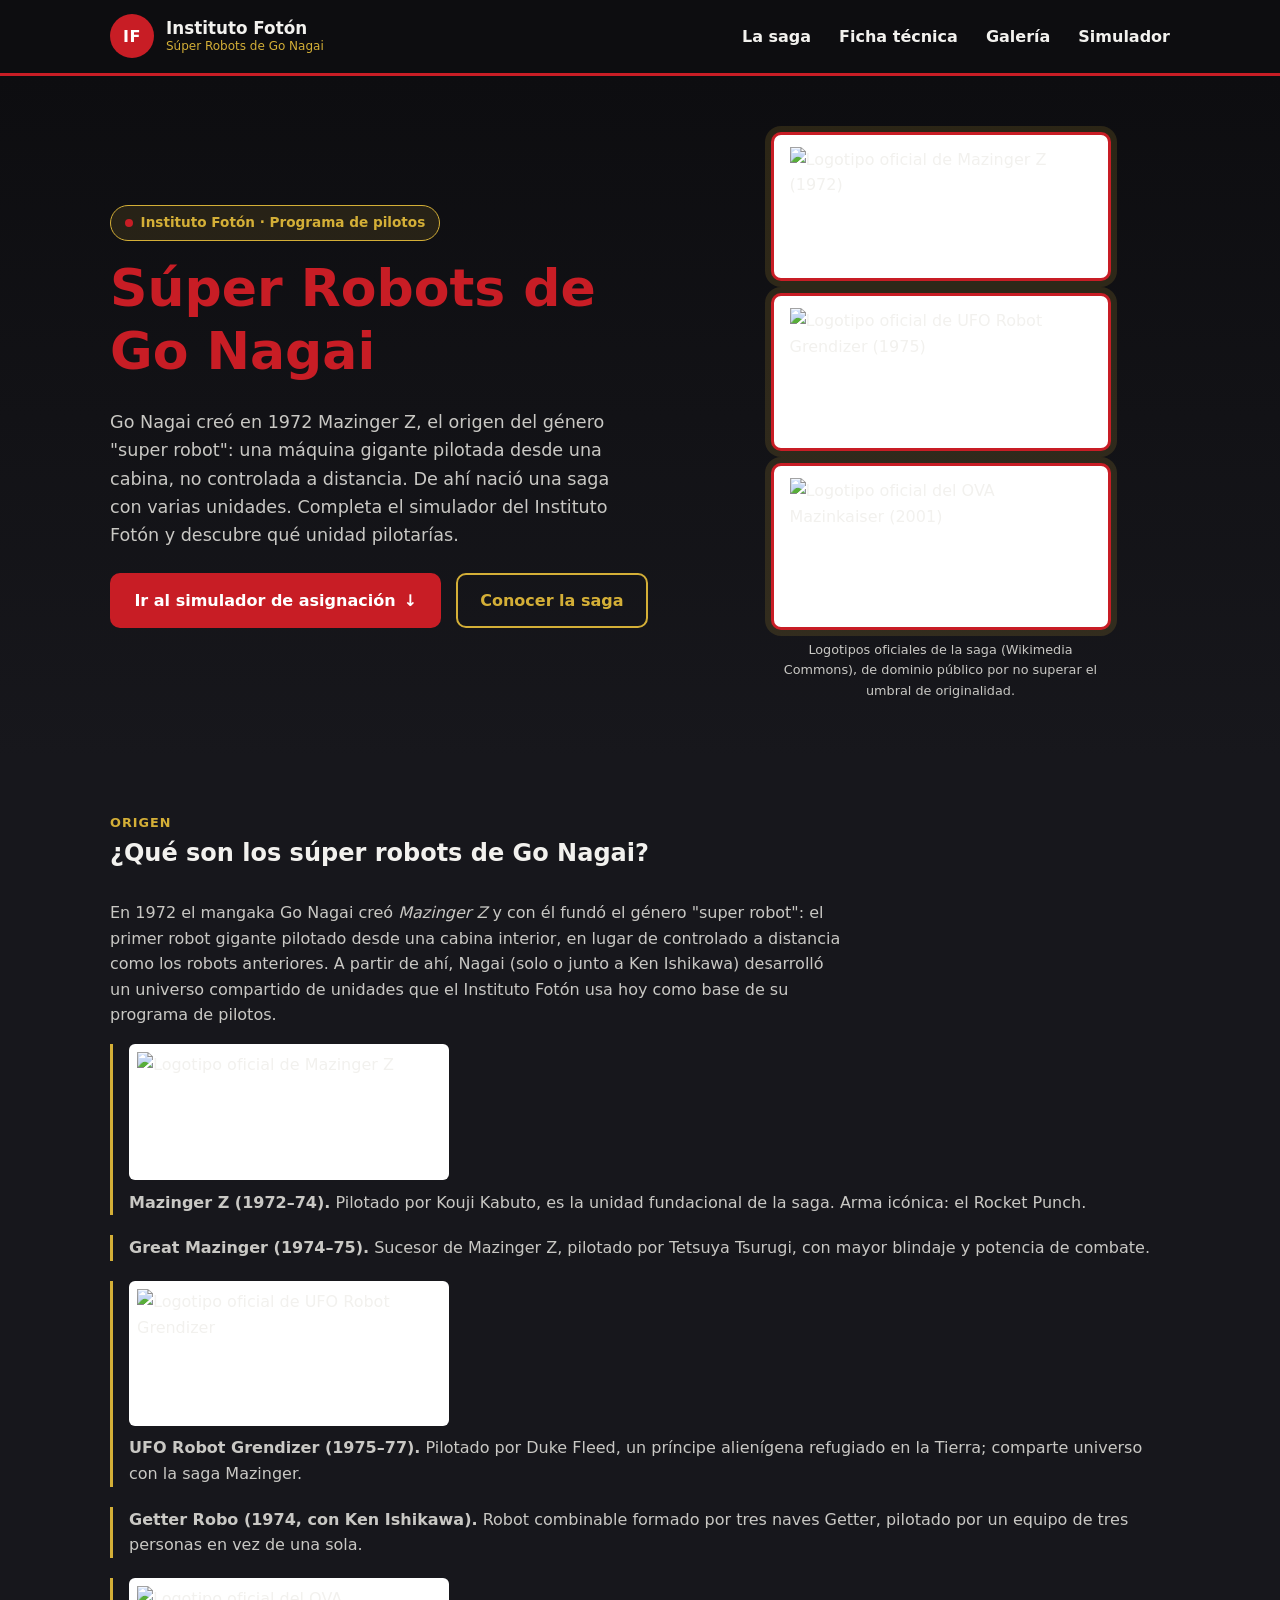
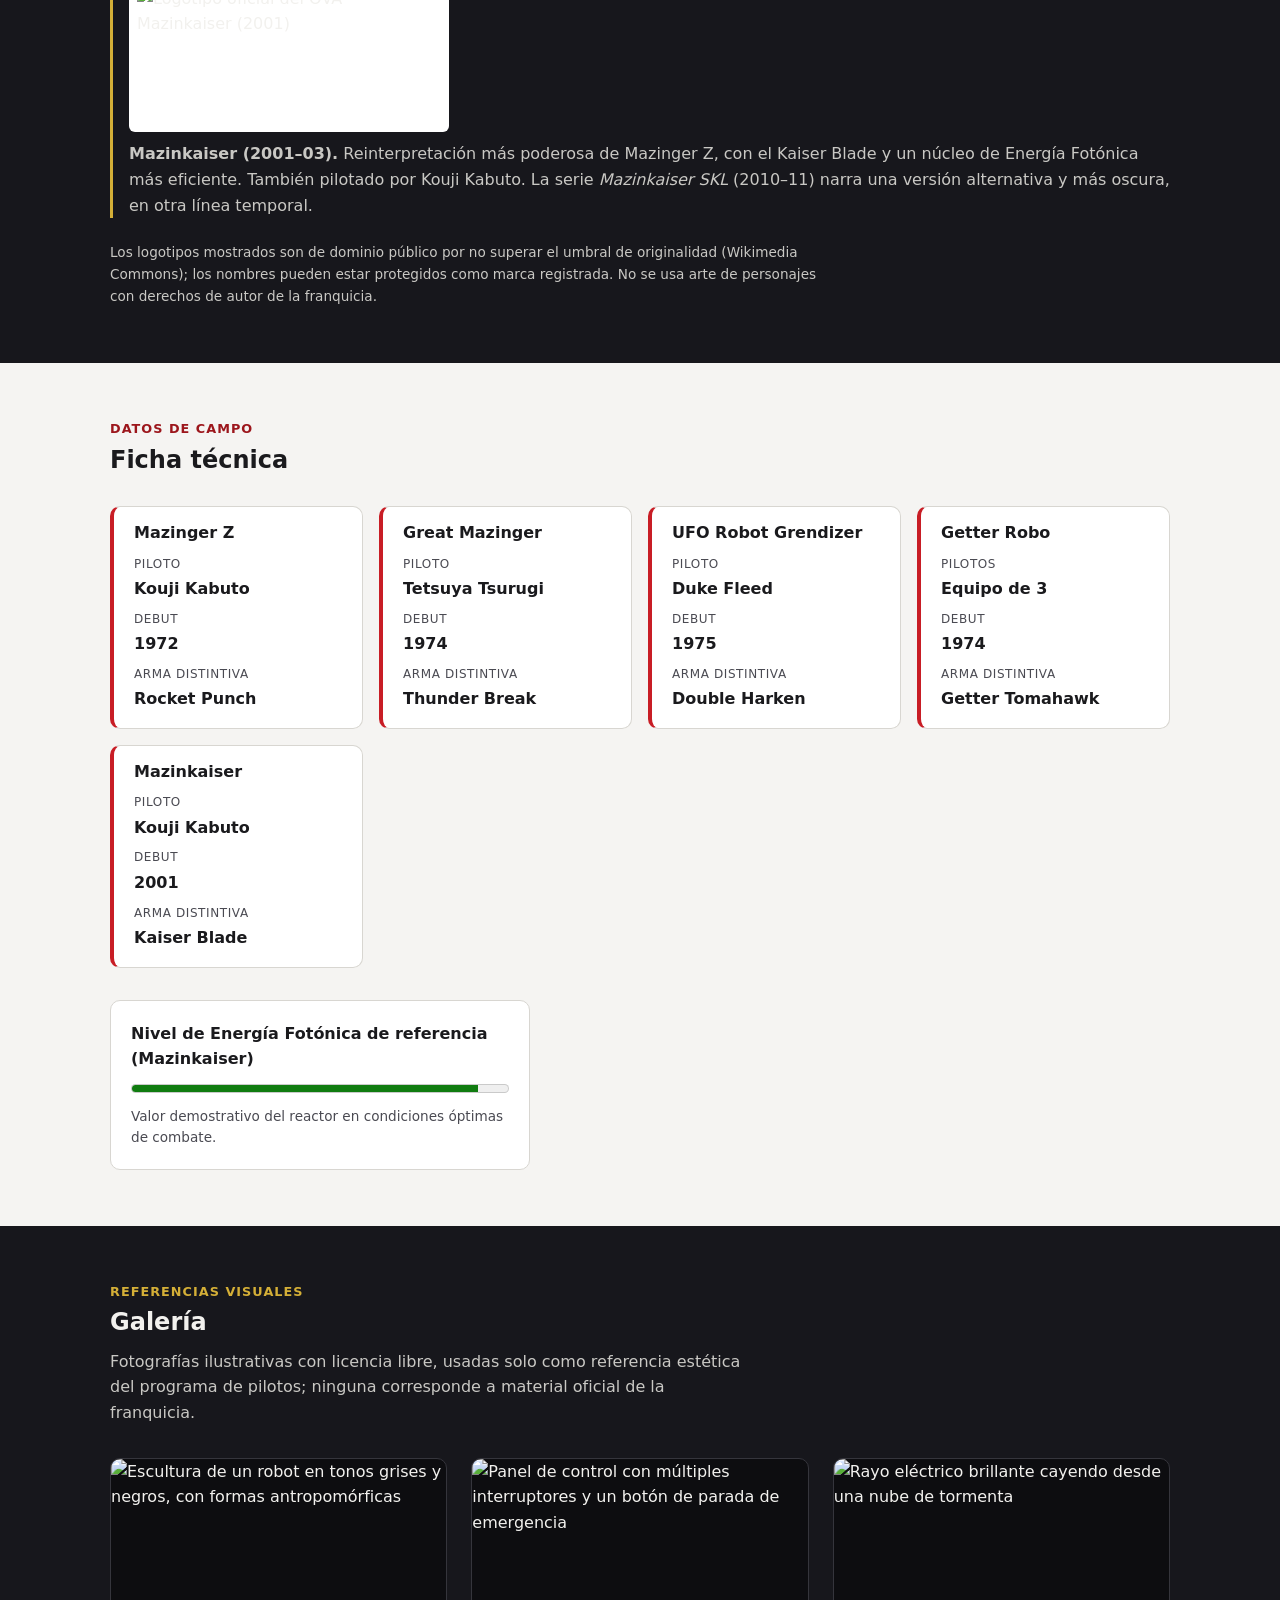
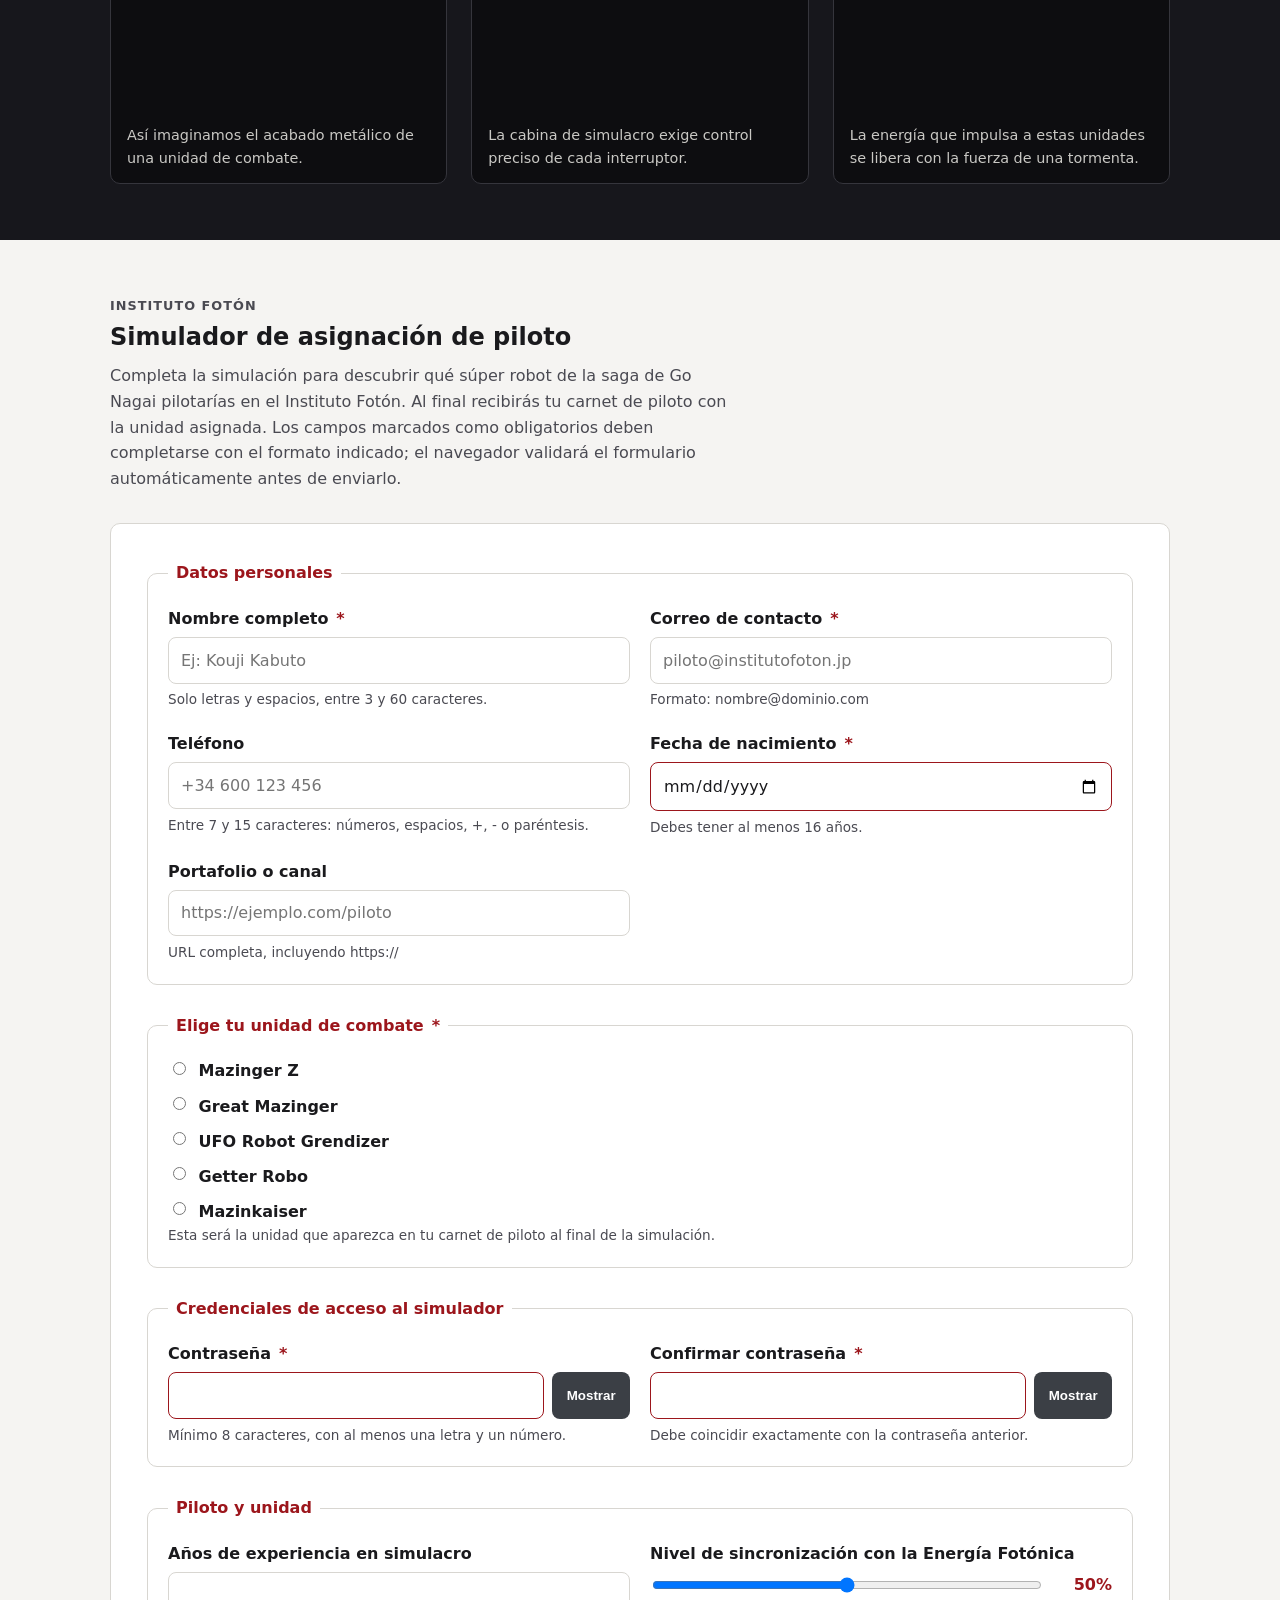
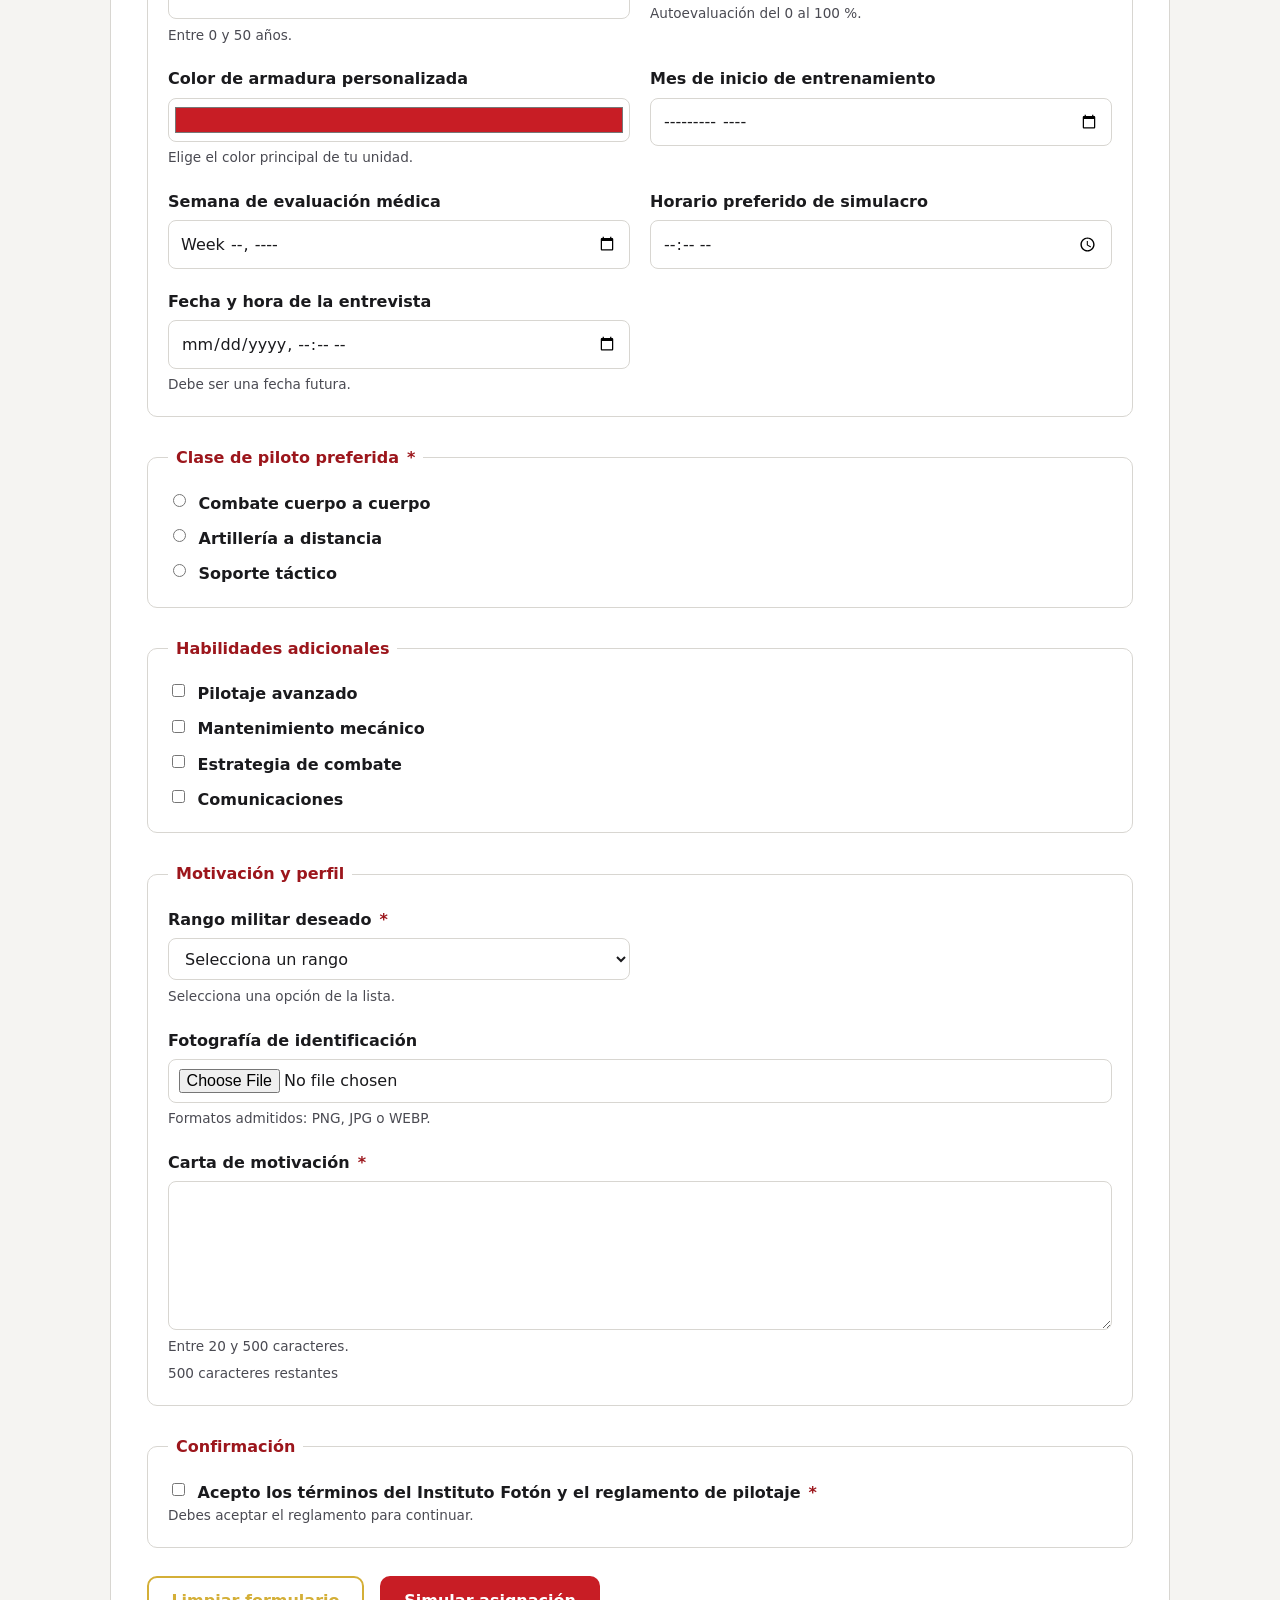
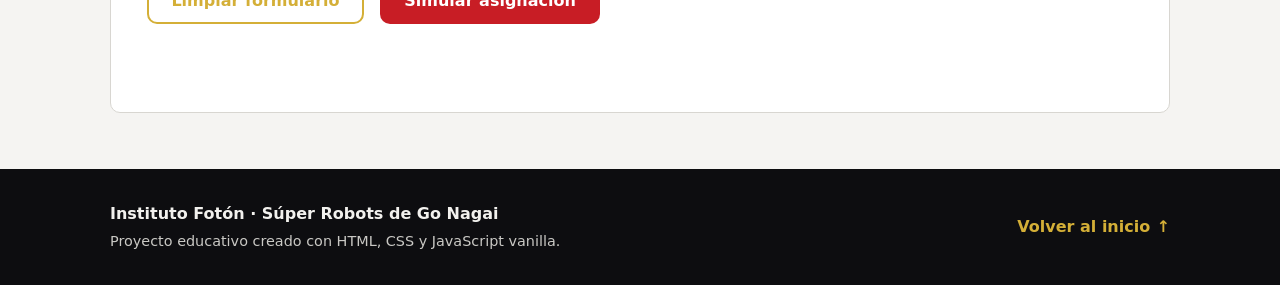
==== Ejemplo2]/index.html @ 3be5cf1c "agrega pagina de los super robots de Go Nagai con simulador de asignacion Reemplaza la ficha de Mazi" ====
<!doctype html>
<html lang="es">
  <head>
    <meta charset="utf-8">
    <meta name="viewport" content="width=device-width, initial-scale=1">
    <meta name="description" content="Los súper robots creados por Go Nagai: origen de la saga, ficha técnica de cada unidad y simulador de asignación de piloto del Instituto Fotón, con validaciones nativas de HTML5 y accesibilidad AA.">
    <title>Súper Robots de Go Nagai | Instituto Fotón</title>
    <meta http-equiv="Content-Security-Policy" content="default-src 'self'; img-src 'self' data: https://images.unsplash.com https://upload.wikimedia.org; style-src 'self'; script-src 'self'; object-src 'none'; base-uri 'self'; form-action 'self'; upgrade-insecure-requests">
    <link rel="stylesheet" href="styles.css">
    <script src="script.js" defer></script>
  </head>
  <body>
    <a class="skip-link" href="#inicio">Saltar al contenido principal</a>

    <header class="site-header">
      <div class="container header-content">
        <a class="brand" href="#inicio" aria-label="Ir al inicio del Instituto Fotón">
          <span class="brand-mark" aria-hidden="true">IF</span>
          <span class="brand-text">
            <span class="brand-name">Instituto Fotón</span>
            <span class="brand-tagline">Súper Robots de Go Nagai</span>
          </span>
        </a>

        <button class="menu-toggle" type="button" aria-expanded="false" aria-controls="main-menu" aria-label="Abrir menú de navegación">
          <span class="menu-icon" aria-hidden="true">
            <span class="menu-line"></span>
            <span class="menu-line"></span>
            <span class="menu-line"></span>
          </span>
          <span class="visually-hidden">Abrir menú</span>
        </button>

        <nav class="main-nav" id="main-menu" aria-label="Navegación principal">
          <a class="nav-link" href="#sobre">La saga</a>
          <a class="nav-link" href="#ficha-tecnica">Ficha técnica</a>
          <a class="nav-link" href="#galeria">Galería</a>
          <a class="nav-link" href="#alistamiento">Simulador</a>
        </nav>
      </div>
    </header>

    <main id="inicio" tabindex="-1">
      <!-- HERO -->
      <section class="hero-section" aria-labelledby="titulo-principal">
        <div class="container hero-grid">
          <div class="hero-copy">
            <p class="badge-pill">
              <span class="badge-dot" aria-hidden="true"></span>
              <span>Instituto Fotón · Programa de pilotos</span>
            </p>
            <h1 id="titulo-principal">Súper Robots de Go Nagai</h1>
            <p class="lead">
              Go Nagai creó en 1972 Mazinger Z, el origen del género "super
              robot": una máquina gigante pilotada desde una cabina, no
              controlada a distancia. De ahí nació una saga con varias
              unidades. Completa el simulador del Instituto Fotón y descubre
              qué unidad pilotarías.
            </p>
            <div class="hero-actions">
              <a class="button button-primary" href="#alistamiento">
                <span>Ir al simulador de asignación</span>
                <span class="btn-arrow" aria-hidden="true">↓</span>
              </a>
              <a class="button button-secondary" href="#sobre">Conocer la saga</a>
            </div>
          </div>

          <figure class="hero-visual">
            <div class="hero-logos-grid">
              <div class="hero-logo-frame">
                <img
                  src="https://upload.wikimedia.org/wikipedia/commons/a/a7/Mazinger-z-logo-official2.png"
                  alt="Logotipo oficial de Mazinger Z (1972)"
                  width="590"
                  height="233"
                  fetchpriority="high"
                  decoding="async"
                  referrerpolicy="no-referrer"
                >
              </div>
              <div class="hero-logo-frame">
                <img
                  src="https://upload.wikimedia.org/wikipedia/commons/f/fd/Ufo-robo-grendizer-logo.png"
                  alt="Logotipo oficial de UFO Robot Grendizer (1975)"
                  width="590"
                  height="250"
                  loading="lazy"
                  decoding="async"
                  referrerpolicy="no-referrer"
                >
              </div>
              <div class="hero-logo-frame">
                <img
                  src="https://upload.wikimedia.org/wikipedia/commons/c/c1/Mazinkaiser.png"
                  alt="Logotipo oficial del OVA Mazinkaiser (2001)"
                  width="550"
                  height="250"
                  loading="lazy"
                  decoding="async"
                  referrerpolicy="no-referrer"
                >
              </div>
            </div>
            <figcaption>
              Logotipos oficiales de la saga (Wikimedia Commons), de dominio
              público por no superar el umbral de originalidad.
            </figcaption>
          </figure>
        </div>
      </section>

      <!-- SOBRE -->
      <section id="sobre" class="section section-dark" aria-labelledby="titulo-sobre">
        <div class="container">
          <div class="section-heading section-heading-dark">
            <p class="eyebrow">Origen</p>
            <h2 id="titulo-sobre">¿Qué son los súper robots de Go Nagai?</h2>
          </div>

          <div class="prose">
            <p>
              En 1972 el mangaka Go Nagai creó <cite>Mazinger Z</cite> y con
              él fundó el género "super robot": el primer robot gigante
              pilotado desde una cabina interior, en lugar de controlado a
              distancia como los robots anteriores. A partir de ahí, Nagai
              (solo o junto a Ken Ishikawa) desarrolló un universo compartido
              de unidades que el Instituto Fotón usa hoy como base de su
              programa de pilotos.
            </p>
          </div>

          <ul class="robot-timeline">
            <li class="robot-timeline-item">
              <figure class="logo-figure">
                <img
                  src="https://upload.wikimedia.org/wikipedia/commons/a/a7/Mazinger-z-logo-official2.png"
                  alt="Logotipo oficial de Mazinger Z"
                  width="590"
                  height="233"
                  loading="lazy"
                  decoding="async"
                  referrerpolicy="no-referrer"
                >
              </figure>
              <p>
                <strong>Mazinger Z (1972–74).</strong> Pilotado por Kouji
                Kabuto, es la unidad fundacional de la saga. Arma icónica: el
                Rocket Punch.
              </p>
            </li>
            <li class="robot-timeline-item">
              <p>
                <strong>Great Mazinger (1974–75).</strong> Sucesor de Mazinger
                Z, pilotado por Tetsuya Tsurugi, con mayor blindaje y potencia
                de combate.
              </p>
            </li>
            <li class="robot-timeline-item">
              <figure class="logo-figure">
                <img
                  src="https://upload.wikimedia.org/wikipedia/commons/f/fd/Ufo-robo-grendizer-logo.png"
                  alt="Logotipo oficial de UFO Robot Grendizer"
                  width="590"
                  height="250"
                  loading="lazy"
                  decoding="async"
                  referrerpolicy="no-referrer"
                >
              </figure>
              <p>
                <strong>UFO Robot Grendizer (1975–77).</strong> Pilotado por
                Duke Fleed, un príncipe alienígena refugiado en la Tierra;
                comparte universo con la saga Mazinger.
              </p>
            </li>
            <li class="robot-timeline-item">
              <p>
                <strong>Getter Robo (1974, con Ken Ishikawa).</strong> Robot
                combinable formado por tres naves Getter, pilotado por un
                equipo de tres personas en vez de una sola.
              </p>
            </li>
            <li class="robot-timeline-item">
              <figure class="logo-figure">
                <img
                  src="https://upload.wikimedia.org/wikipedia/commons/c/c1/Mazinkaiser.png"
                  alt="Logotipo oficial del OVA Mazinkaiser (2001)"
                  width="550"
                  height="250"
                  loading="lazy"
                  decoding="async"
                  referrerpolicy="no-referrer"
                >
              </figure>
              <p>
                <strong>Mazinkaiser (2001–03).</strong> Reinterpretación más
                poderosa de Mazinger Z, con el Kaiser Blade y un núcleo de
                Energía Fotónica más eficiente. También pilotado por Kouji
                Kabuto. La serie <cite>Mazinkaiser SKL</cite> (2010–11) narra
                una versión alternativa y más oscura, en otra línea temporal.
              </p>
            </li>
          </ul>

          <div class="prose">
            <p class="hint">
              Los logotipos mostrados son de dominio público por no superar el
              umbral de originalidad (Wikimedia Commons); los nombres pueden
              estar protegidos como marca registrada. No se usa arte de
              personajes con derechos de autor de la franquicia.
            </p>
          </div>
        </div>
      </section>

      <!-- FICHA TÉCNICA -->
      <section id="ficha-tecnica" class="section container" aria-labelledby="titulo-ficha">
        <div class="section-heading">
          <p class="eyebrow">Datos de campo</p>
          <h2 id="titulo-ficha">Ficha técnica</h2>
        </div>

        <div class="robots-grid">
          <article class="robot-card">
            <h3>Mazinger Z</h3>
            <dl>
              <div><dt>Piloto</dt><dd>Kouji Kabuto</dd></div>
              <div><dt>Debut</dt><dd>1972</dd></div>
              <div><dt>Arma distintiva</dt><dd>Rocket Punch</dd></div>
            </dl>
          </article>
          <article class="robot-card">
            <h3>Great Mazinger</h3>
            <dl>
              <div><dt>Piloto</dt><dd>Tetsuya Tsurugi</dd></div>
              <div><dt>Debut</dt><dd>1974</dd></div>
              <div><dt>Arma distintiva</dt><dd>Thunder Break</dd></div>
            </dl>
          </article>
          <article class="robot-card">
            <h3>UFO Robot Grendizer</h3>
            <dl>
              <div><dt>Piloto</dt><dd>Duke Fleed</dd></div>
              <div><dt>Debut</dt><dd>1975</dd></div>
              <div><dt>Arma distintiva</dt><dd>Double Harken</dd></div>
            </dl>
          </article>
          <article class="robot-card">
            <h3>Getter Robo</h3>
            <dl>
              <div><dt>Pilotos</dt><dd>Equipo de 3</dd></div>
              <div><dt>Debut</dt><dd>1974</dd></div>
              <div><dt>Arma distintiva</dt><dd>Getter Tomahawk</dd></div>
            </dl>
          </article>
          <article class="robot-card">
            <h3>Mazinkaiser</h3>
            <dl>
              <div><dt>Piloto</dt><dd>Kouji Kabuto</dd></div>
              <div><dt>Debut</dt><dd>2001</dd></div>
              <div><dt>Arma distintiva</dt><dd>Kaiser Blade</dd></div>
            </dl>
          </article>
        </div>

        <div class="meter-block">
          <label id="meter-label" for="nivel-fotonico">Nivel de Energía Fotónica de referencia (Mazinkaiser)</label>
          <meter id="nivel-fotonico" min="0" max="100" value="92" low="30" high="70" optimum="100" aria-labelledby="meter-label">
            92 de 100
          </meter>
          <p class="hint">Valor demostrativo del reactor en condiciones óptimas de combate.</p>
        </div>
      </section>

      <!-- GALERÍA -->
      <section id="galeria" class="section section-dark gallery-section" aria-labelledby="titulo-galeria">
        <div class="container">
          <div class="section-heading section-heading-dark">
            <p class="eyebrow">Referencias visuales</p>
            <h2 id="titulo-galeria">Galería</h2>
            <p class="prose">
              Fotografías ilustrativas con licencia libre, usadas solo como
              referencia estética del programa de pilotos; ninguna corresponde
              a material oficial de la franquicia.
            </p>
          </div>

          <div class="gallery">
            <figure class="gallery-card">
              <div class="gallery-img-container">
                <img
                  src="https://images.unsplash.com/photo-1621502822601-b84996c82b79?auto=format&amp;fit=crop&amp;w=900&amp;h=675&amp;q=85"
                  alt="Escultura de un robot en tonos grises y negros, con formas antropomórficas"
                  width="900"
                  height="675"
                  loading="lazy"
                  decoding="async"
                  referrerpolicy="no-referrer"
                >
              </div>
              <figcaption>Así imaginamos el acabado metálico de una unidad de combate.</figcaption>
            </figure>
            <figure class="gallery-card">
              <div class="gallery-img-container">
                <img
                  src="https://images.unsplash.com/photo-1755547721614-1ba70753ad8d?auto=format&amp;fit=crop&amp;w=900&amp;h=675&amp;q=85"
                  alt="Panel de control con múltiples interruptores y un botón de parada de emergencia"
                  width="900"
                  height="675"
                  loading="lazy"
                  decoding="async"
                  referrerpolicy="no-referrer"
                >
              </div>
              <figcaption>La cabina de simulacro exige control preciso de cada interruptor.</figcaption>
            </figure>
            <figure class="gallery-card">
              <div class="gallery-img-container">
                <img
                  src="https://images.unsplash.com/photo-1429552077091-836152271555?auto=format&amp;fit=crop&amp;w=900&amp;h=675&amp;q=85"
                  alt="Rayo eléctrico brillante cayendo desde una nube de tormenta"
                  width="900"
                  height="675"
                  loading="lazy"
                  decoding="async"
                  referrerpolicy="no-referrer"
                >
              </div>
              <figcaption>La energía que impulsa a estas unidades se libera con la fuerza de una tormenta.</figcaption>
            </figure>
          </div>
        </div>
      </section>

      <!-- FORMULARIO -->
      <section id="alistamiento" class="section section-light" aria-labelledby="titulo-alistamiento">
        <div class="container">
          <div class="section-heading">
            <p class="eyebrow">Instituto Fotón</p>
            <h2 id="titulo-alistamiento">Simulador de asignación de piloto</h2>
            <p>
              Completa la simulación para descubrir qué súper robot de la
              saga de Go Nagai pilotarías en el Instituto Fotón. Al final
              recibirás tu carnet de piloto con la unidad asignada. Los
              campos marcados como obligatorios deben completarse con el
              formato indicado; el navegador validará el formulario
              automáticamente antes de enviarlo.
            </p>
          </div>

          <form id="form-alistamiento" novalidate aria-labelledby="titulo-alistamiento">
            <input type="hidden" name="formulario_id" value="simulador-superrobots-v1">

            <!-- DATOS PERSONALES -->
            <fieldset class="form-fieldset">
              <legend>Datos personales</legend>

              <div class="form-grid">
                <div class="form-field">
                  <label for="nombre">
                    Nombre completo
                    <span class="required" aria-hidden="true">*</span>
                    <span class="visually-hidden">(obligatorio)</span>
                  </label>
                  <input
                    type="text"
                    id="nombre"
                    name="nombre"
                    required
                    minlength="3"
                    maxlength="60"
                    pattern="[A-Za-zÁÉÍÓÚÜÑáéíóúüñ\s]{3,60}"
                    autocomplete="name"
                    aria-describedby="nombre-hint"
                    placeholder="Ej: Kouji Kabuto"
                  >
                  <p id="nombre-hint" class="hint">Solo letras y espacios, entre 3 y 60 caracteres.</p>
                </div>

                <div class="form-field">
                  <label for="correo">
                    Correo de contacto
                    <span class="required" aria-hidden="true">*</span>
                    <span class="visually-hidden">(obligatorio)</span>
                  </label>
                  <input
                    type="email"
                    id="correo"
                    name="correo"
                    required
                    autocomplete="email"
                    aria-describedby="correo-hint"
                    placeholder="piloto@institutofoton.jp"
                  >
                  <p id="correo-hint" class="hint">Formato: nombre@dominio.com</p>
                </div>

                <div class="form-field">
                  <label for="telefono">Teléfono</label>
                  <input
                    type="tel"
                    id="telefono"
                    name="telefono"
                    pattern="[0-9+\s()-]{7,15}"
                    autocomplete="tel"
                    aria-describedby="telefono-hint"
                    placeholder="+34 600 123 456"
                  >
                  <p id="telefono-hint" class="hint">Entre 7 y 15 caracteres: números, espacios, +, - o paréntesis.</p>
                </div>

                <div class="form-field">
                  <label for="fecha-nacimiento">
                    Fecha de nacimiento
                    <span class="required" aria-hidden="true">*</span>
                    <span class="visually-hidden">(obligatorio)</span>
                  </label>
                  <input
                    type="date"
                    id="fecha-nacimiento"
                    name="fecha_nacimiento"
                    required
                    autocomplete="bday"
                    aria-describedby="fecha-nacimiento-hint"
                  >
                  <p id="fecha-nacimiento-hint" class="hint">Debes tener al menos 16 años.</p>
                </div>

                <div class="form-field">
                  <label for="portafolio">Portafolio o canal</label>
                  <input
                    type="url"
                    id="portafolio"
                    name="portafolio"
                    aria-describedby="portafolio-hint"
                    placeholder="https://ejemplo.com/piloto"
                  >
                  <p id="portafolio-hint" class="hint">URL completa, incluyendo https://</p>
                </div>
              </div>
            </fieldset>

            <!-- SELECCIÓN DE MECHA -->
            <fieldset class="form-fieldset">
              <legend>
                Elige tu unidad de combate
                <span class="required" aria-hidden="true">*</span>
                <span class="visually-hidden">(obligatorio)</span>
              </legend>

              <div class="radio-group">
                <div class="radio-option">
                  <input type="radio" id="mecha-mazinger-z" name="unidad_elegida" value="mazinger-z" required>
                  <label for="mecha-mazinger-z">Mazinger Z</label>
                </div>
                <div class="radio-option">
                  <input type="radio" id="mecha-great-mazinger" name="unidad_elegida" value="great-mazinger" required>
                  <label for="mecha-great-mazinger">Great Mazinger</label>
                </div>
                <div class="radio-option">
                  <input type="radio" id="mecha-grendizer" name="unidad_elegida" value="grendizer" required>
                  <label for="mecha-grendizer">UFO Robot Grendizer</label>
                </div>
                <div class="radio-option">
                  <input type="radio" id="mecha-getter-robo" name="unidad_elegida" value="getter-robo" required>
                  <label for="mecha-getter-robo">Getter Robo</label>
                </div>
                <div class="radio-option">
                  <input type="radio" id="mecha-mazinkaiser" name="unidad_elegida" value="mazinkaiser" required>
                  <label for="mecha-mazinkaiser">Mazinkaiser</label>
                </div>
              </div>
              <p class="hint">Esta será la unidad que aparezca en tu carnet de piloto al final de la simulación.</p>
            </fieldset>

            <!-- CREDENCIALES -->
            <fieldset class="form-fieldset">
              <legend>Credenciales de acceso al simulador</legend>

              <div class="form-grid">
                <div class="form-field">
                  <label for="clave">
                    Contraseña
                    <span class="required" aria-hidden="true">*</span>
                    <span class="visually-hidden">(obligatorio)</span>
                  </label>
                  <div class="input-with-button">
                    <input
                      type="password"
                      id="clave"
                      name="clave"
                      required
                      minlength="8"
                      pattern="(?=.*[A-Za-z])(?=.*\d).{8,}"
                      autocomplete="new-password"
                      aria-describedby="clave-hint"
                    >
                    <button type="button" class="toggle-password" data-target="clave" aria-pressed="false">
                      <span class="toggle-text">Mostrar</span>
                      <span class="visually-hidden"> contraseña</span>
                    </button>
                  </div>
                  <p id="clave-hint" class="hint">Mínimo 8 caracteres, con al menos una letra y un número.</p>
                </div>

                <div class="form-field">
                  <label for="clave-confirmar">
                    Confirmar contraseña
                    <span class="required" aria-hidden="true">*</span>
                    <span class="visually-hidden">(obligatorio)</span>
                  </label>
                  <div class="input-with-button">
                    <input
                      type="password"
                      id="clave-confirmar"
                      name="clave_confirmar"
                      required
                      autocomplete="new-password"
                      aria-describedby="clave-confirmar-hint"
                    >
                    <button type="button" class="toggle-password" data-target="clave-confirmar" aria-pressed="false">
                      <span class="toggle-text">Mostrar</span>
                      <span class="visually-hidden"> contraseña</span>
                    </button>
                  </div>
                  <p id="clave-confirmar-hint" class="hint">Debe coincidir exactamente con la contraseña anterior.</p>
                </div>
              </div>
            </fieldset>

            <!-- PILOTO Y UNIDAD -->
            <fieldset class="form-fieldset">
              <legend>Piloto y unidad</legend>

              <div class="form-grid">
                <div class="form-field">
                  <label for="experiencia">Años de experiencia en simulacro</label>
                  <input
                    type="number"
                    id="experiencia"
                    name="experiencia"
                    min="0"
                    max="50"
                    step="1"
                    inputmode="numeric"
                    aria-describedby="experiencia-hint"
                  >
                  <p id="experiencia-hint" class="hint">Entre 0 y 50 años.</p>
                </div>

                <div class="form-field">
                  <label for="sincronizacion">Nivel de sincronización con la Energía Fotónica</label>
                  <div class="range-row">
                    <input
                      type="range"
                      id="sincronizacion"
                      name="sincronizacion"
                      min="0"
                      max="100"
                      step="5"
                      value="50"
                      aria-describedby="sincronizacion-hint"
                    >
                    <output id="sincronizacion-valor" for="sincronizacion">50%</output>
                  </div>
                  <p id="sincronizacion-hint" class="hint">Autoevaluación del 0 al 100 %.</p>
                </div>

                <div class="form-field">
                  <label for="color-armadura">Color de armadura personalizada</label>
                  <input
                    type="color"
                    id="color-armadura"
                    name="color_armadura"
                    value="#c81d25"
                    aria-describedby="color-armadura-hint"
                  >
                  <p id="color-armadura-hint" class="hint">Elige el color principal de tu unidad.</p>
                </div>

                <div class="form-field">
                  <label for="mes-inicio">Mes de inicio de entrenamiento</label>
                  <input type="month" id="mes-inicio" name="mes_inicio">
                </div>

                <div class="form-field">
                  <label for="semana-evaluacion">Semana de evaluación médica</label>
                  <input type="week" id="semana-evaluacion" name="semana_evaluacion">
                </div>

                <div class="form-field">
                  <label for="horario-simulacro">Horario preferido de simulacro</label>
                  <input type="time" id="horario-simulacro" name="horario_simulacro">
                </div>

                <div class="form-field">
                  <label for="fecha-entrevista">Fecha y hora de la entrevista</label>
                  <input
                    type="datetime-local"
                    id="fecha-entrevista"
                    name="fecha_entrevista"
                    aria-describedby="fecha-entrevista-hint"
                  >
                  <p id="fecha-entrevista-hint" class="hint">Debe ser una fecha futura.</p>
                </div>
              </div>
            </fieldset>

            <!-- PREFERENCIAS Y HABILIDADES -->
            <fieldset class="form-fieldset">
              <legend>
                Clase de piloto preferida
                <span class="required" aria-hidden="true">*</span>
                <span class="visually-hidden">(obligatorio)</span>
              </legend>

              <div class="radio-group">
                <div class="radio-option">
                  <input type="radio" id="clase-combate" name="clase_piloto" value="combate" required>
                  <label for="clase-combate">Combate cuerpo a cuerpo</label>
                </div>
                <div class="radio-option">
                  <input type="radio" id="clase-artilleria" name="clase_piloto" value="artilleria" required>
                  <label for="clase-artilleria">Artillería a distancia</label>
                </div>
                <div class="radio-option">
                  <input type="radio" id="clase-soporte" name="clase_piloto" value="soporte" required>
                  <label for="clase-soporte">Soporte táctico</label>
                </div>
              </div>
            </fieldset>

            <fieldset class="form-fieldset">
              <legend>Habilidades adicionales</legend>

              <div class="checkbox-group">
                <div class="checkbox-option">
                  <input type="checkbox" id="skill-pilotaje" name="habilidades" value="pilotaje">
                  <label for="skill-pilotaje">Pilotaje avanzado</label>
                </div>
                <div class="checkbox-option">
                  <input type="checkbox" id="skill-mantenimiento" name="habilidades" value="mantenimiento">
                  <label for="skill-mantenimiento">Mantenimiento mecánico</label>
                </div>
                <div class="checkbox-option">
                  <input type="checkbox" id="skill-estrategia" name="habilidades" value="estrategia">
                  <label for="skill-estrategia">Estrategia de combate</label>
                </div>
                <div class="checkbox-option">
                  <input type="checkbox" id="skill-comunicaciones" name="habilidades" value="comunicaciones">
                  <label for="skill-comunicaciones">Comunicaciones</label>
                </div>
              </div>
            </fieldset>

            <fieldset class="form-fieldset">
              <legend>Motivación y perfil</legend>

              <div class="form-grid">
                <div class="form-field">
                  <label for="rango">
                    Rango militar deseado
                    <span class="required" aria-hidden="true">*</span>
                    <span class="visually-hidden">(obligatorio)</span>
                  </label>
                  <select id="rango" name="rango" required aria-describedby="rango-hint">
                    <option value="">Selecciona un rango</option>
                    <optgroup label="Rangos de entrada">
                      <option value="cadete">Cadete</option>
                      <option value="teniente">Teniente</option>
                    </optgroup>
                    <optgroup label="Rangos avanzados">
                      <option value="capitan">Capitán</option>
                      <option value="comandante">Comandante</option>
                    </optgroup>
                  </select>
                  <p id="rango-hint" class="hint">Selecciona una opción de la lista.</p>
                </div>

                <div class="form-field form-field-wide">
                  <label for="foto">Fotografía de identificación</label>
                  <input
                    type="file"
                    id="foto"
                    name="foto"
                    accept="image/png, image/jpeg, image/webp"
                    aria-describedby="foto-hint"
                  >
                  <p id="foto-hint" class="hint">Formatos admitidos: PNG, JPG o WEBP.</p>
                </div>

                <div class="form-field form-field-wide">
                  <label for="motivacion">
                    Carta de motivación
                    <span class="required" aria-hidden="true">*</span>
                    <span class="visually-hidden">(obligatorio)</span>
                  </label>
                  <textarea
                    id="motivacion"
                    name="motivacion"
                    required
                    minlength="20"
                    maxlength="500"
                    rows="5"
                    aria-describedby="motivacion-hint motivacion-contador"
                  ></textarea>
                  <p id="motivacion-hint" class="hint">Entre 20 y 500 caracteres.</p>
                  <p id="motivacion-contador" class="hint" aria-live="polite">500 caracteres restantes</p>
                </div>
              </div>
            </fieldset>

            <fieldset class="form-fieldset">
              <legend>Confirmación</legend>

              <div class="checkbox-option">
                <input type="checkbox" id="terminos" name="terminos" required aria-describedby="terminos-hint">
                <label for="terminos">
                  Acepto los términos del Instituto Fotón y el reglamento de pilotaje
                  <span class="required" aria-hidden="true">*</span>
                  <span class="visually-hidden">(obligatorio)</span>
                </label>
              </div>
              <p id="terminos-hint" class="hint">Debes aceptar el reglamento para continuar.</p>
            </fieldset>

            <div class="form-actions">
              <button type="reset" class="button button-secondary">Limpiar formulario</button>
              <button type="submit" class="button button-primary">Simular asignación</button>
            </div>

            <p class="form-status" id="form-status" role="status" aria-live="polite"></p>
          </form>

          <div class="carnet-resultado" id="carnet-resultado" hidden>
            <h3 id="carnet-titulo" tabindex="-1">Resultado de la simulación: tu carnet de piloto</h3>
            <div class="carnet" aria-labelledby="carnet-titulo">
              <div class="carnet-header">
                <span class="carnet-instituto">Instituto Fotón</span>
                <span class="carnet-tipo">Carnet de piloto</span>
              </div>

              <div class="carnet-body">
                <div class="carnet-foto">
                  <img id="carnet-foto-piloto" alt="Fotografía de identificación del piloto" hidden>
                  <span id="carnet-foto-placeholder" class="carnet-foto-placeholder" aria-hidden="true">Sin foto</span>
                </div>
                <dl class="carnet-datos">
                  <div><dt>Piloto</dt><dd id="carnet-nombre">—</dd></div>
                  <div><dt>Rango</dt><dd id="carnet-rango">—</dd></div>
                  <div><dt>Clase</dt><dd id="carnet-clase">—</dd></div>
                  <div><dt>Laboratorio</dt><dd id="carnet-laboratorio">—</dd></div>
                </dl>
              </div>

              <div class="carnet-mecha">
                <div class="carnet-mecha-imagen">
                  <img id="carnet-mecha-logo" alt="" hidden>
                  <span id="carnet-mecha-placeholder" class="carnet-mecha-placeholder" aria-hidden="true"></span>
                </div>
                <p class="carnet-mecha-linea">Mecha asignada: <strong id="carnet-mecha-nombre">—</strong></p>
              </div>

              <p class="carnet-id" id="carnet-id"></p>
            </div>
          </div>
        </div>
      </section>
    </main>

    <footer class="site-footer">
      <div class="container footer-content">
        <div class="footer-info">
          <p class="footer-title"><strong>Instituto Fotón · Súper Robots de Go Nagai</strong></p>
          <p class="footer-desc">Proyecto educativo creado con HTML, CSS y JavaScript vanilla.</p>
        </div>
        <a class="back-to-top" href="#inicio">
          <span>Volver al inicio</span>
          <span class="top-arrow" aria-hidden="true">↑</span>
        </a>
      </div>
    </footer>
  </body>
</html>
---- Ejemplo2]/styles.css ----
/* ===== Variables y reset ===== */
:root {
  --color-bg-dark: #0d0d10;
  --color-bg-dark-alt: #17171c;
  --color-bg-light: #f5f4f2;
  --color-bg-card: #ffffff;
  --color-text-dark: #1a1a1d;
  --color-text-muted: #4a4a52;
  --color-text-on-dark: #f2f1ee;
  --color-text-on-dark-muted: #c9c8c4;
  --color-red: #c81d25;
  --color-red-dark: #9c161c;
  --color-gold: #d4af37;
  --color-steel: #3b3f45;
  --color-border: #d8d6d1;
  --color-border-dark: #35353c;
  --focus-ring: #ffd54a;
  --radius: 10px;
  --max-width: 1100px;
  --font-base: system-ui, -apple-system, "Segoe UI", Roboto, sans-serif;
}

*,
*::before,
*::after {
  box-sizing: border-box;
}

html {
  scroll-behavior: smooth;
}

@media (prefers-reduced-motion: reduce) {
  html {
    scroll-behavior: auto;
  }
  *,
  *::before,
  *::after {
    animation-duration: 0.001ms !important;
    animation-iteration-count: 1 !important;
    transition-duration: 0.001ms !important;
  }
}

body {
  margin: 0;
  font-family: var(--font-base);
  color: var(--color-text-dark);
  background: var(--color-bg-light);
  line-height: 1.6;
}

h1, h2, h3 {
  line-height: 1.2;
  margin: 0 0 0.5em;
}

p {
  margin: 0 0 1em;
}

img {
  max-width: 100%;
  display: block;
}

.container {
  max-width: var(--max-width);
  margin-inline: auto;
  padding-inline: 1.25rem;
}

/* ===== Utilidades de accesibilidad ===== */
.visually-hidden {
  position: absolute;
  width: 1px;
  height: 1px;
  padding: 0;
  margin: -1px;
  overflow: hidden;
  clip: rect(0, 0, 0, 0);
  white-space: nowrap;
  border: 0;
}

.skip-link {
  position: absolute;
  left: 1rem;
  top: -3rem;
  background: var(--color-gold);
  color: #1a1a1d;
  padding: 0.6rem 1rem;
  border-radius: 0 0 var(--radius) var(--radius);
  font-weight: 700;
  z-index: 100;
  transition: top 0.2s ease;
}

.skip-link:focus {
  top: 0;
}

/* Foco visible consistente en toda la página */
a:focus-visible,
button:focus-visible,
input:focus-visible,
select:focus-visible,
textarea:focus-visible,
[tabindex]:focus-visible {
  outline: 3px solid var(--focus-ring);
  outline-offset: 2px;
  border-radius: 4px;
}

/* ===== Header ===== */
.site-header {
  background: var(--color-bg-dark);
  color: var(--color-text-on-dark);
  position: sticky;
  top: 0;
  z-index: 20;
  border-bottom: 3px solid var(--color-red);
}

.header-content {
  display: flex;
  align-items: center;
  justify-content: space-between;
  padding-block: 0.9rem;
  gap: 1rem;
}

.brand {
  display: flex;
  align-items: center;
  gap: 0.75rem;
  color: var(--color-text-on-dark);
  text-decoration: none;
}

.brand-mark {
  display: inline-flex;
  align-items: center;
  justify-content: center;
  width: 2.75rem;
  height: 2.75rem;
  border-radius: 50%;
  background: var(--color-red);
  color: #fff;
  font-weight: 800;
  letter-spacing: 0.03em;
}

.brand-text {
  display: flex;
  flex-direction: column;
  line-height: 1.25;
}

.brand-name {
  font-weight: 800;
  font-size: 1.05rem;
}

.brand-tagline {
  font-size: 0.75rem;
  color: var(--color-gold);
}

.menu-toggle {
  display: inline-flex;
  align-items: center;
  justify-content: center;
  background: transparent;
  border: 2px solid var(--color-border-dark);
  border-radius: var(--radius);
  padding: 0.5rem;
  cursor: pointer;
}

.menu-icon {
  display: flex;
  flex-direction: column;
  gap: 4px;
  width: 22px;
}

.menu-line {
  height: 2px;
  background: var(--color-text-on-dark);
  border-radius: 2px;
}

.main-nav {
  display: none;
  flex-direction: column;
  gap: 0.25rem;
  width: 100%;
}

.main-nav.is-open {
  display: flex;
}

.nav-link {
  color: var(--color-text-on-dark);
  text-decoration: none;
  padding: 0.6rem 0.25rem;
  border-bottom: 1px solid var(--color-border-dark);
  font-weight: 600;
}

.nav-link:hover,
.nav-link:focus-visible {
  color: var(--color-gold);
}

@media (min-width: 800px) {
  .header-content {
    flex-wrap: nowrap;
  }
  .menu-toggle {
    display: none;
  }
  .main-nav {
    display: flex;
    flex-direction: row;
    width: auto;
    gap: 1.75rem;
  }
  .nav-link {
    border-bottom: none;
    padding: 0.25rem 0;
  }
}

/* ===== Hero ===== */
.hero-section {
  background: linear-gradient(180deg, var(--color-bg-dark) 0%, var(--color-bg-dark-alt) 100%);
  color: var(--color-text-on-dark);
  padding-block: 3.5rem;
}

.hero-grid {
  display: grid;
  gap: 2.5rem;
  align-items: center;
}

@media (min-width: 800px) {
  .hero-grid {
    grid-template-columns: 1.1fr 0.9fr;
  }
}

.badge-pill {
  display: inline-flex;
  align-items: center;
  gap: 0.5rem;
  background: rgba(212, 175, 55, 0.12);
  border: 1px solid var(--color-gold);
  color: var(--color-gold);
  padding: 0.4rem 0.85rem;
  border-radius: 999px;
  font-size: 0.85rem;
  font-weight: 700;
  margin-bottom: 1rem;
}

.badge-dot {
  width: 8px;
  height: 8px;
  border-radius: 50%;
  background: var(--color-red);
}

.hero-section h1 {
  font-size: clamp(2.25rem, 5vw, 3.25rem);
  color: var(--color-red);
}

.hero-section .lead {
  color: var(--color-text-on-dark-muted);
  font-size: 1.1rem;
  max-width: 46ch;
}

.hero-actions {
  display: flex;
  flex-wrap: wrap;
  gap: 0.9rem;
  margin-top: 1.5rem;
}

/* ===== Imágenes ===== */
.hero-visual {
  margin: 0;
  display: flex;
  flex-direction: column;
  align-items: center;
  gap: 0.6rem;
}

.hero-logos-grid {
  width: min(100%, 340px);
  display: grid;
  gap: 0.75rem;
}

.hero-logo-frame {
  background: #fff;
  border-radius: var(--radius);
  border: 3px solid var(--color-red);
  box-shadow: 0 0 0 6px rgba(212, 175, 55, 0.15);
  padding: 0.75rem 1rem;
}

.hero-logo-frame img {
  width: 100%;
  height: auto;
}

.hero-visual figcaption {
  font-size: 0.8rem;
  color: var(--color-text-on-dark-muted);
  text-align: center;
  max-width: 320px;
}

.robot-timeline {
  list-style: none;
  margin: 0 0 1.5rem;
  padding: 0;
  display: grid;
  gap: 1.25rem;
}

.robot-timeline-item {
  border-left: 3px solid var(--color-gold);
  padding-left: 1rem;
}

.robot-timeline-item p {
  margin: 0;
  color: var(--color-text-on-dark-muted);
}

.robot-timeline-item .logo-figure {
  margin: 0 0 0.6rem;
}

.logo-figure {
  margin: 0 0 2rem;
  max-width: 320px;
}

.logo-figure img {
  width: 100%;
  height: auto;
  border-radius: 6px;
  background: #fff;
  padding: 0.5rem;
}

.logo-figure figcaption {
  font-size: 0.8rem;
  color: var(--color-text-on-dark-muted);
  margin-top: 0.5rem;
}

.gallery-section .prose {
  max-width: 72ch;
}

.gallery {
  display: grid;
  grid-template-columns: repeat(auto-fit, minmax(260px, 1fr));
  gap: 1.5rem;
}

.gallery-card {
  margin: 0;
  background: var(--color-bg-dark);
  border: 1px solid var(--color-border-dark);
  border-radius: var(--radius);
  overflow: hidden;
}

.gallery-img-container {
  aspect-ratio: 900 / 675;
  overflow: hidden;
}

.gallery-img-container img {
  width: 100%;
  height: 100%;
  object-fit: cover;
}

.gallery-card figcaption {
  padding: 0.85rem 1rem;
  font-size: 0.9rem;
  color: var(--color-text-on-dark-muted);
}

/* ===== Botones ===== */
.button {
  display: inline-flex;
  align-items: center;
  gap: 0.5rem;
  padding: 0.8rem 1.4rem;
  border-radius: var(--radius);
  font-weight: 700;
  text-decoration: none;
  border: 2px solid transparent;
  cursor: pointer;
  font-size: 1rem;
  font-family: inherit;
}

.button-primary {
  background: var(--color-red);
  color: #ffffff;
}

.button-primary:hover {
  background: var(--color-red-dark);
}

.button-secondary {
  background: transparent;
  color: var(--color-gold);
  border-color: var(--color-gold);
}

.button-secondary:hover {
  background: rgba(212, 175, 55, 0.12);
}

/* ===== Secciones generales ===== */
.section {
  padding-block: 3.5rem;
}

.section-dark {
  background: var(--color-bg-dark-alt);
  color: var(--color-text-on-dark);
}

.section-light {
  background: var(--color-bg-light);
}

.section-heading {
  max-width: 62ch;
  margin-bottom: 2rem;
}

.section-heading-dark .eyebrow {
  color: var(--color-gold);
}

.section-dark .hint {
  color: var(--color-text-on-dark-muted);
}

.eyebrow {
  text-transform: uppercase;
  letter-spacing: 0.08em;
  font-size: 0.8rem;
  font-weight: 700;
  color: var(--color-red-dark);
  margin-bottom: 0.35rem;
}

.prose {
  max-width: 72ch;
  color: var(--color-text-on-dark-muted);
}

.prose strong {
  color: var(--color-text-on-dark);
}

/* ===== Ficha técnica ===== */
.specs-grid {
  display: grid;
  grid-template-columns: repeat(auto-fit, minmax(220px, 1fr));
  gap: 1rem;
  margin: 0 0 2rem;
}

.spec-card {
  background: var(--color-bg-card);
  border: 1px solid var(--color-border);
  border-left: 4px solid var(--color-red);
  border-radius: var(--radius);
  padding: 1rem 1.25rem;
}

.spec-card dt {
  font-size: 0.8rem;
  text-transform: uppercase;
  letter-spacing: 0.05em;
  color: var(--color-text-muted);
  margin-bottom: 0.3rem;
}

.spec-card dd {
  margin: 0;
  font-weight: 700;
  color: var(--color-text-dark);
}

.robots-grid {
  display: grid;
  grid-template-columns: repeat(auto-fit, minmax(220px, 1fr));
  gap: 1rem;
  margin: 0 0 2rem;
}

.robot-card {
  background: var(--color-bg-card);
  border: 1px solid var(--color-border);
  border-left: 4px solid var(--color-red);
  border-radius: var(--radius);
  padding: 1rem 1.25rem;
}

.robot-card h3 {
  font-size: 1rem;
  margin-bottom: 0.75rem;
}

.robot-card dl {
  margin: 0;
  display: grid;
  gap: 0.5rem;
}

.robot-card dt {
  font-size: 0.75rem;
  text-transform: uppercase;
  letter-spacing: 0.05em;
  color: var(--color-text-muted);
  margin-bottom: 0.15rem;
}

.robot-card dd {
  margin: 0;
  font-weight: 700;
  color: var(--color-text-dark);
}

.meter-block {
  background: var(--color-bg-card);
  border: 1px solid var(--color-border);
  border-radius: var(--radius);
  padding: 1.25rem;
  display: flex;
  flex-direction: column;
  gap: 0.5rem;
  max-width: 420px;
}

.meter-block label {
  font-weight: 700;
}

meter {
  width: 100%;
  height: 1.1rem;
}

/* ===== Formulario ===== */
.section-light .section-heading p {
  color: var(--color-text-muted);
}

form {
  background: var(--color-bg-card);
  border: 1px solid var(--color-border);
  border-radius: var(--radius);
  padding: clamp(1.25rem, 3vw, 2.25rem);
}

.form-fieldset {
  border: 1px solid var(--color-border);
  border-radius: var(--radius);
  padding: 1.25rem;
  margin: 0 0 1.75rem;
}

.form-fieldset legend {
  font-weight: 800;
  padding: 0 0.5rem;
  color: var(--color-red-dark);
}

.form-grid {
  display: grid;
  grid-template-columns: 1fr;
  gap: 1.25rem;
}

@media (min-width: 700px) {
  .form-grid {
    grid-template-columns: repeat(2, 1fr);
  }
  .form-field-wide {
    grid-column: 1 / -1;
  }
}

.form-field {
  display: flex;
  flex-direction: column;
  gap: 0.35rem;
}

.form-field label,
.checkbox-option label,
.radio-option label {
  font-weight: 600;
}

.required {
  color: var(--color-red-dark);
  margin-left: 0.15rem;
}

.hint {
  font-size: 0.85rem;
  color: var(--color-text-muted);
  margin: 0;
}

input,
select,
textarea {
  font: inherit;
  color: var(--color-text-dark);
  background: #ffffff;
  border: 1.5px solid var(--color-border);
  border-radius: 8px;
  padding: 0.6rem 0.75rem;
  width: 100%;
}

textarea {
  resize: vertical;
  min-height: 7rem;
}

input[type="color"] {
  padding: 0.25rem;
  height: 2.75rem;
}

input[type="file"] {
  padding: 0.5rem 0.6rem;
}

input:invalid:not(:focus):not(:placeholder-shown) {
  border-color: var(--color-red-dark);
}

input:user-invalid,
select:user-invalid,
textarea:user-invalid {
  border-color: var(--color-red-dark);
  background-color: #fdf1f1;
}

input:user-valid,
select:user-valid,
textarea:user-valid {
  border-color: #2f7d3b;
}

.input-with-button {
  display: flex;
  gap: 0.5rem;
}

.input-with-button input {
  flex: 1;
}

.toggle-password {
  background: var(--color-steel);
  color: #fff;
  border: none;
  border-radius: 8px;
  padding: 0 0.9rem;
  font-weight: 700;
  cursor: pointer;
  white-space: nowrap;
}

.toggle-password[aria-pressed="true"] {
  background: var(--color-red-dark);
}

.range-row {
  display: flex;
  align-items: center;
  gap: 0.75rem;
}

.range-row input[type="range"] {
  flex: 1;
  padding: 0;
}

.range-row output {
  min-width: 3.5rem;
  text-align: right;
  font-weight: 700;
  color: var(--color-red-dark);
}

.radio-group,
.checkbox-group {
  display: flex;
  flex-direction: column;
  gap: 0.6rem;
}

.radio-option,
.checkbox-option {
  display: flex;
  align-items: flex-start;
  gap: 0.6rem;
}

.radio-option input,
.checkbox-option input {
  width: auto;
  margin-top: 0.2rem;
  accent-color: var(--color-red);
}

.form-actions {
  display: flex;
  flex-wrap: wrap;
  gap: 1rem;
  margin-top: 1rem;
}

.form-status {
  margin-top: 1rem;
  font-weight: 700;
  min-height: 1.2em;
  color: var(--color-red-dark);
}

/* ===== Carnet de piloto (resultado del simulador) ===== */
.carnet-resultado {
  margin-top: 2rem;
}

.carnet-resultado h3 {
  margin-bottom: 1rem;
}

.carnet {
  max-width: 420px;
  background: var(--color-bg-dark);
  color: var(--color-text-on-dark);
  border-radius: var(--radius);
  border: 2px solid var(--color-gold);
  padding: 1.25rem;
  box-shadow: 0 8px 24px rgba(0, 0, 0, 0.25);
}

.carnet-header {
  display: flex;
  justify-content: space-between;
  align-items: baseline;
  border-bottom: 1px solid var(--color-border-dark);
  padding-bottom: 0.6rem;
  margin-bottom: 0.9rem;
}

.carnet-instituto {
  font-weight: 700;
  color: var(--color-gold);
}

.carnet-tipo {
  font-size: 0.75rem;
  text-transform: uppercase;
  letter-spacing: 0.05em;
  color: var(--color-text-on-dark-muted);
}

.carnet-body {
  display: flex;
  gap: 1rem;
  margin-bottom: 1rem;
}

.carnet-foto {
  width: 90px;
  height: 110px;
  flex-shrink: 0;
  border: 2px solid var(--color-red);
  border-radius: 6px;
  background: var(--color-bg-dark-alt);
  display: flex;
  align-items: center;
  justify-content: center;
  overflow: hidden;
}

.carnet-foto img {
  width: 100%;
  height: 100%;
  object-fit: cover;
}

.carnet-foto-placeholder {
  font-size: 0.75rem;
  color: var(--color-text-on-dark-muted);
  text-align: center;
  padding: 0 0.25rem;
}

.carnet-datos {
  margin: 0;
  display: grid;
  gap: 0.4rem;
  align-content: start;
}

.carnet-datos dt {
  font-size: 0.7rem;
  text-transform: uppercase;
  letter-spacing: 0.05em;
  color: var(--color-text-on-dark-muted);
}

.carnet-datos dd {
  margin: 0;
  font-weight: 700;
}

.carnet-mecha {
  display: flex;
  align-items: center;
  gap: 0.9rem;
  border-top: 1px solid var(--color-border-dark);
  padding-top: 0.9rem;
}

.carnet-mecha-imagen {
  width: 110px;
  height: 60px;
  flex-shrink: 0;
  background: #fff;
  border-radius: 6px;
  padding: 0.4rem;
  display: flex;
  align-items: center;
  justify-content: center;
  overflow: hidden;
}

.carnet-mecha-imagen img {
  width: 100%;
  height: 100%;
  object-fit: contain;
}

.carnet-mecha-placeholder {
  font-size: 0.7rem;
  color: var(--color-text-dark);
  text-align: center;
}

.carnet-mecha-linea {
  margin: 0;
}

.carnet-id {
  margin: 0.9rem 0 0;
  font-size: 0.75rem;
  color: var(--color-text-on-dark-muted);
}

/* ===== Footer ===== */
.site-footer {
  background: var(--color-bg-dark);
  color: var(--color-text-on-dark-muted);
  padding-block: 2rem;
}

.footer-content {
  display: flex;
  flex-wrap: wrap;
  justify-content: space-between;
  align-items: center;
  gap: 1rem;
}

.footer-title {
  color: var(--color-text-on-dark);
  margin: 0 0 0.25rem;
}

.footer-desc {
  margin: 0;
  font-size: 0.9rem;
}

.back-to-top {
  display: inline-flex;
  align-items: center;
  gap: 0.4rem;
  color: var(--color-gold);
  text-decoration: none;
  font-weight: 700;
}

.back-to-top:hover {
  text-decoration: underline;
}
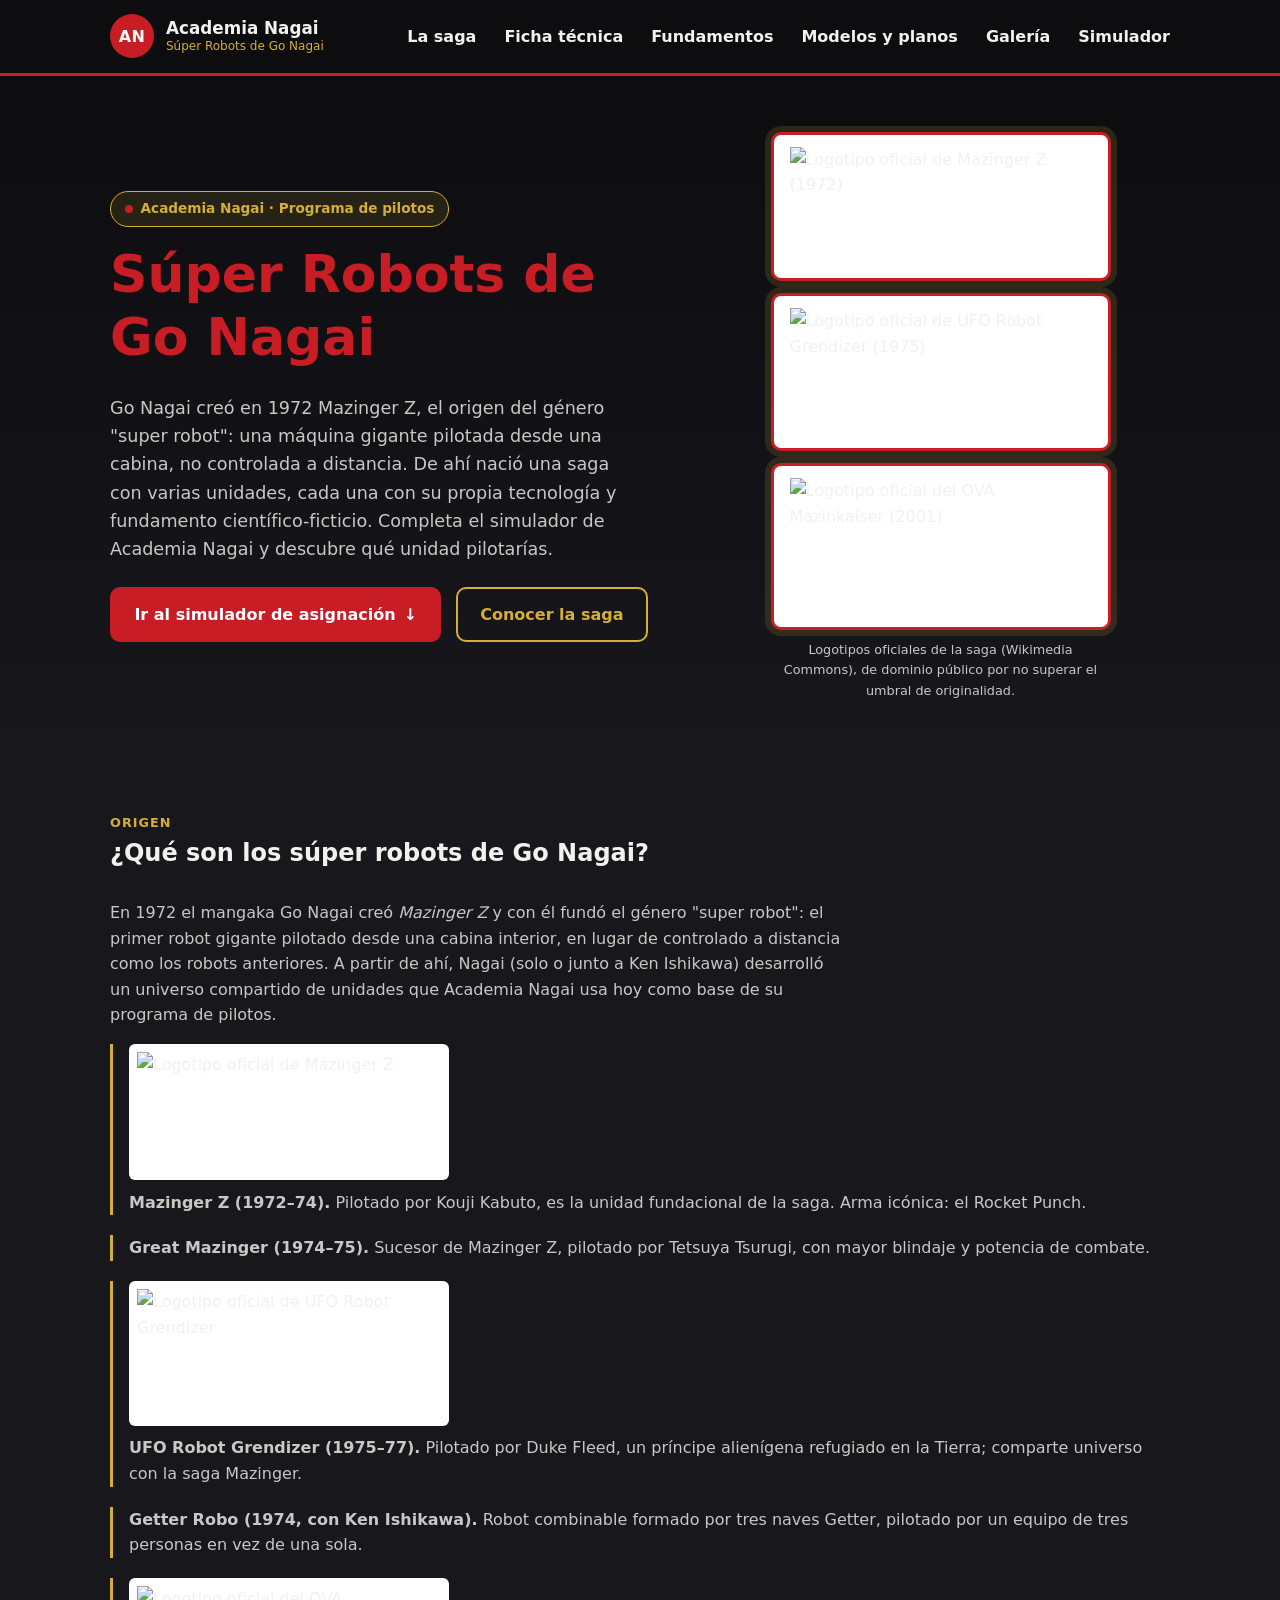
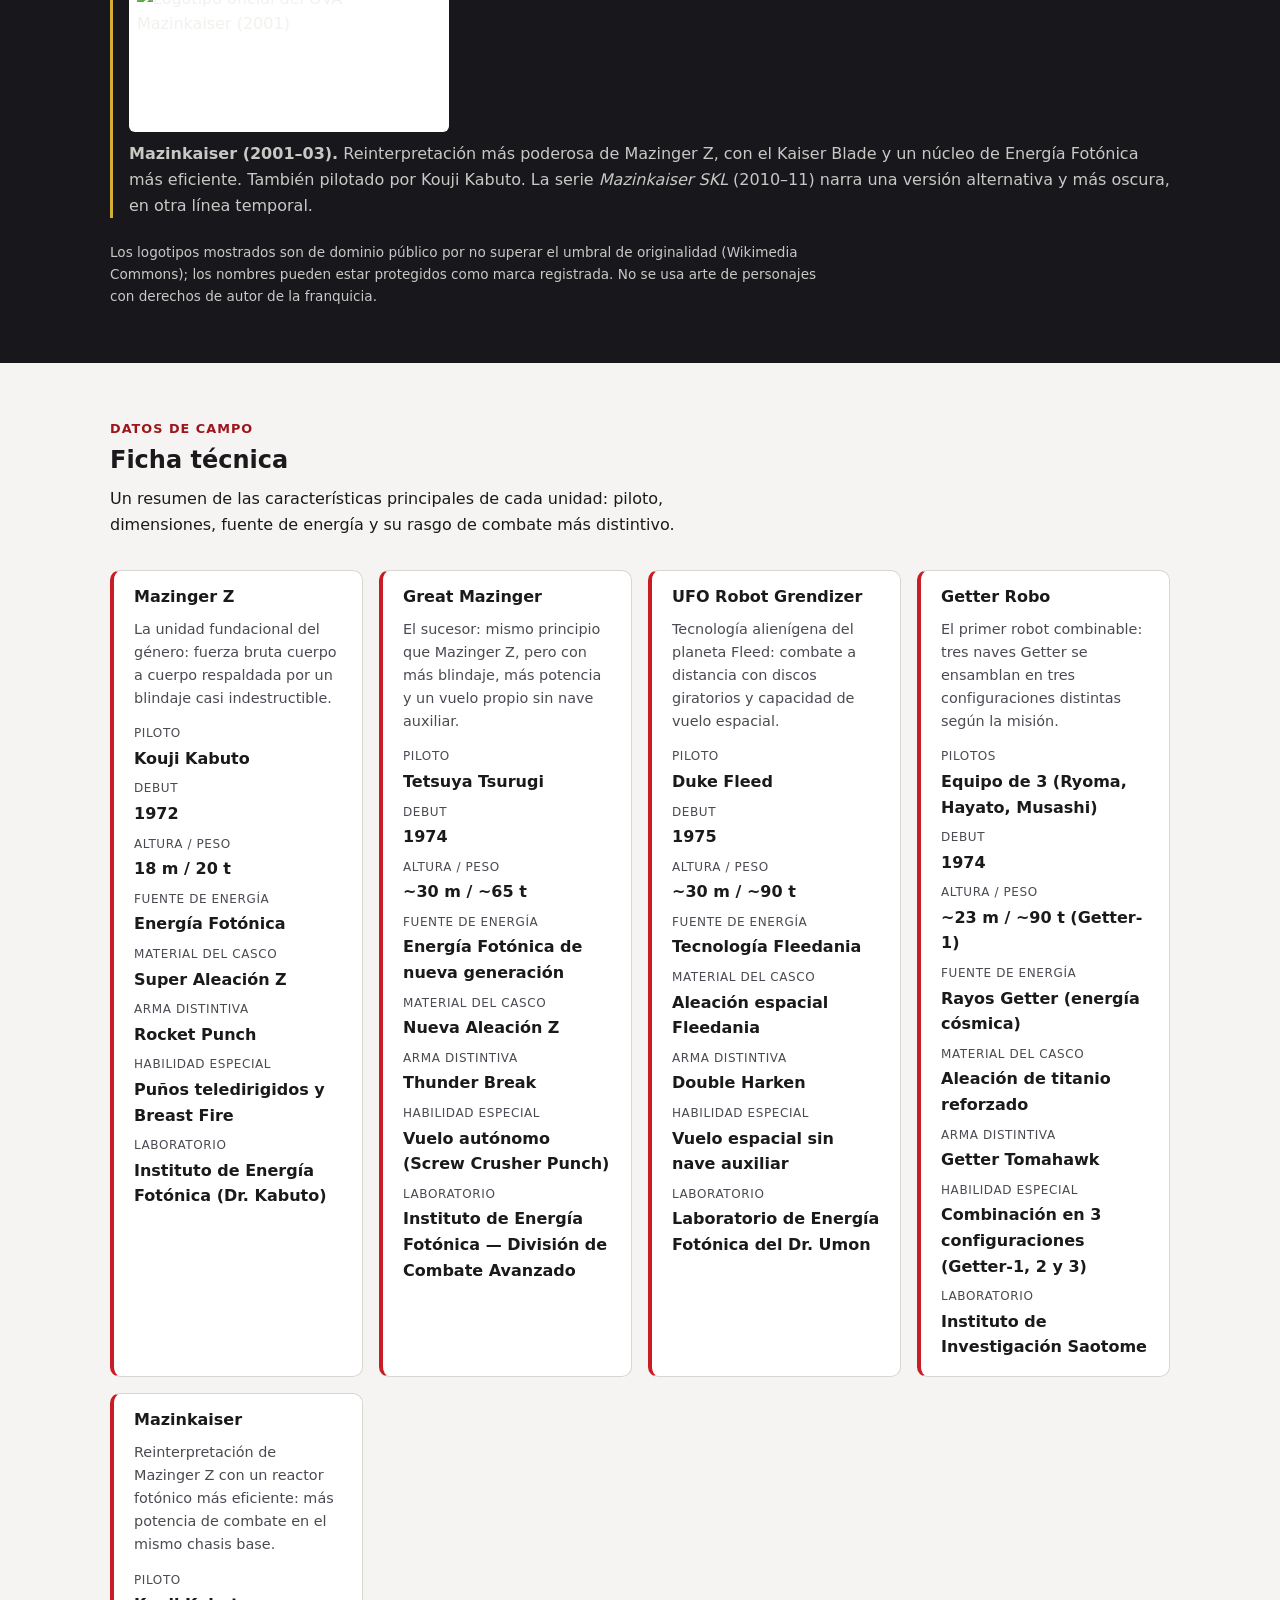
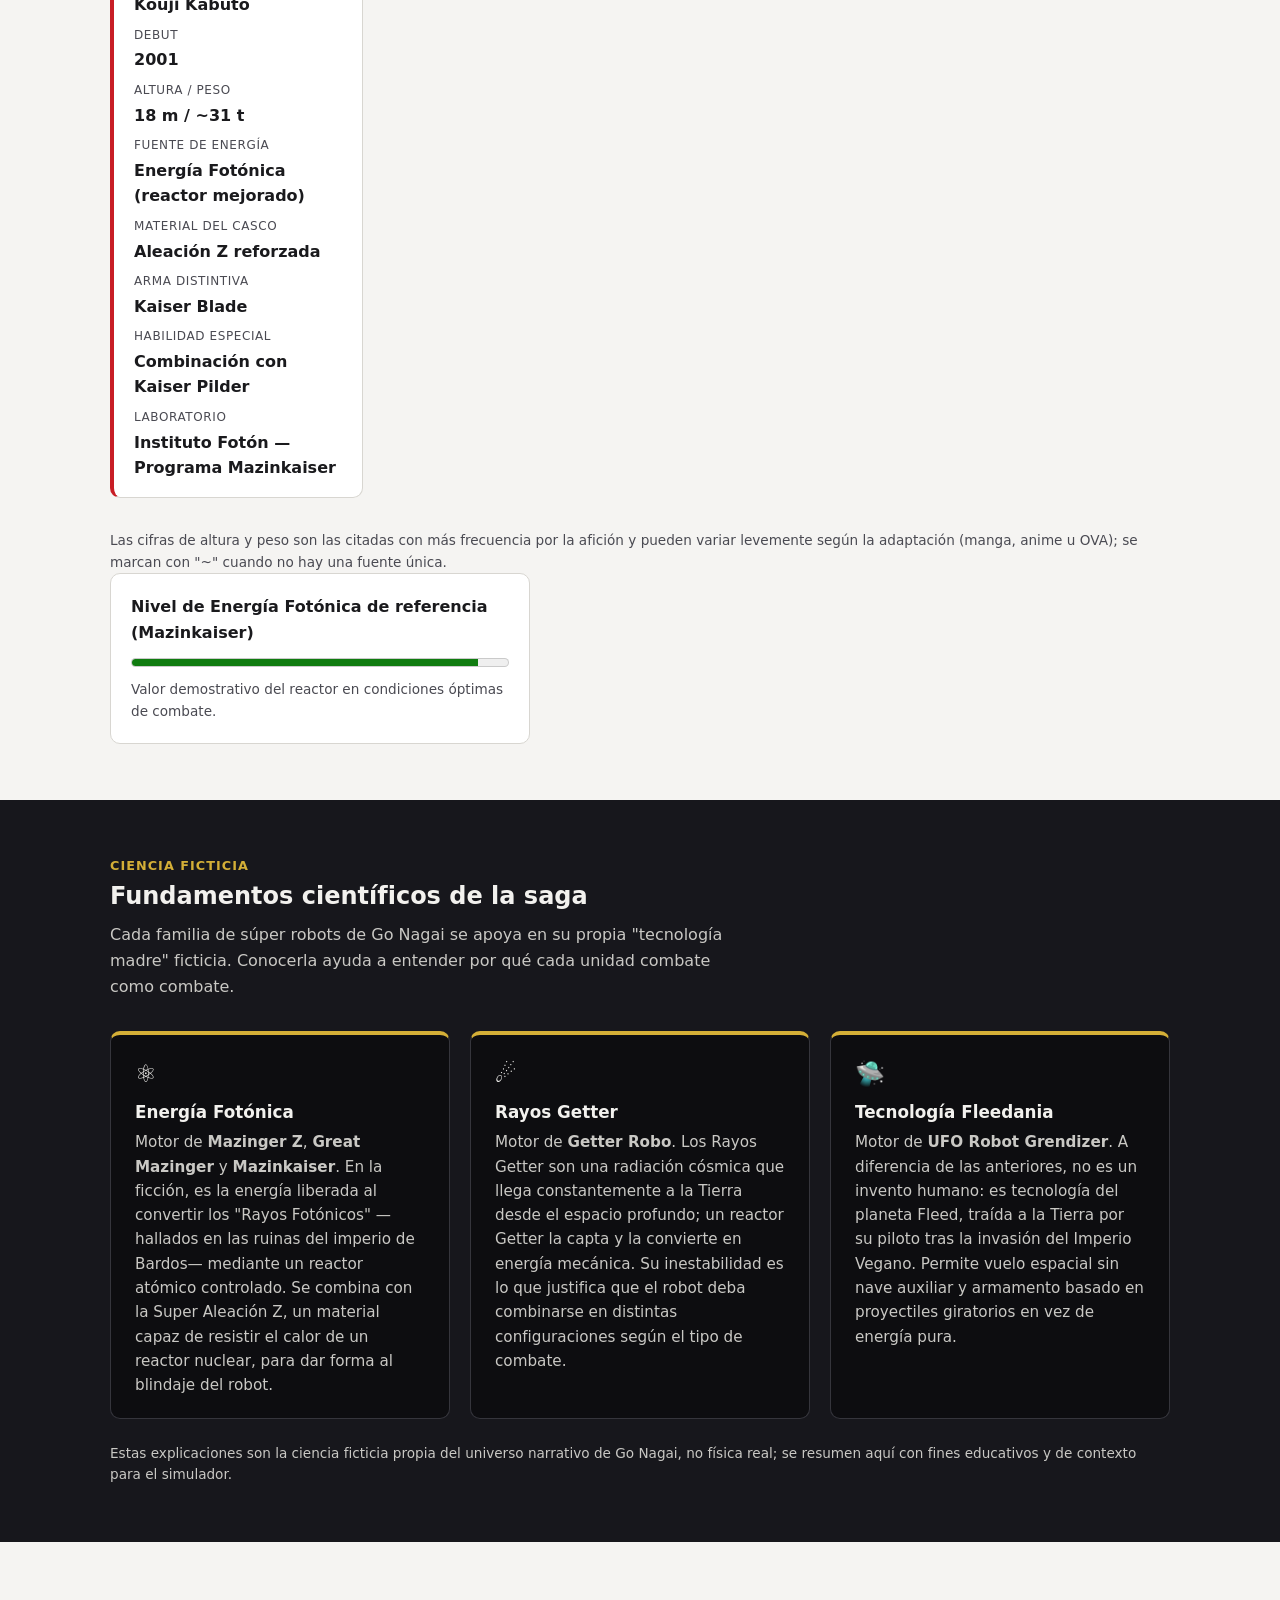
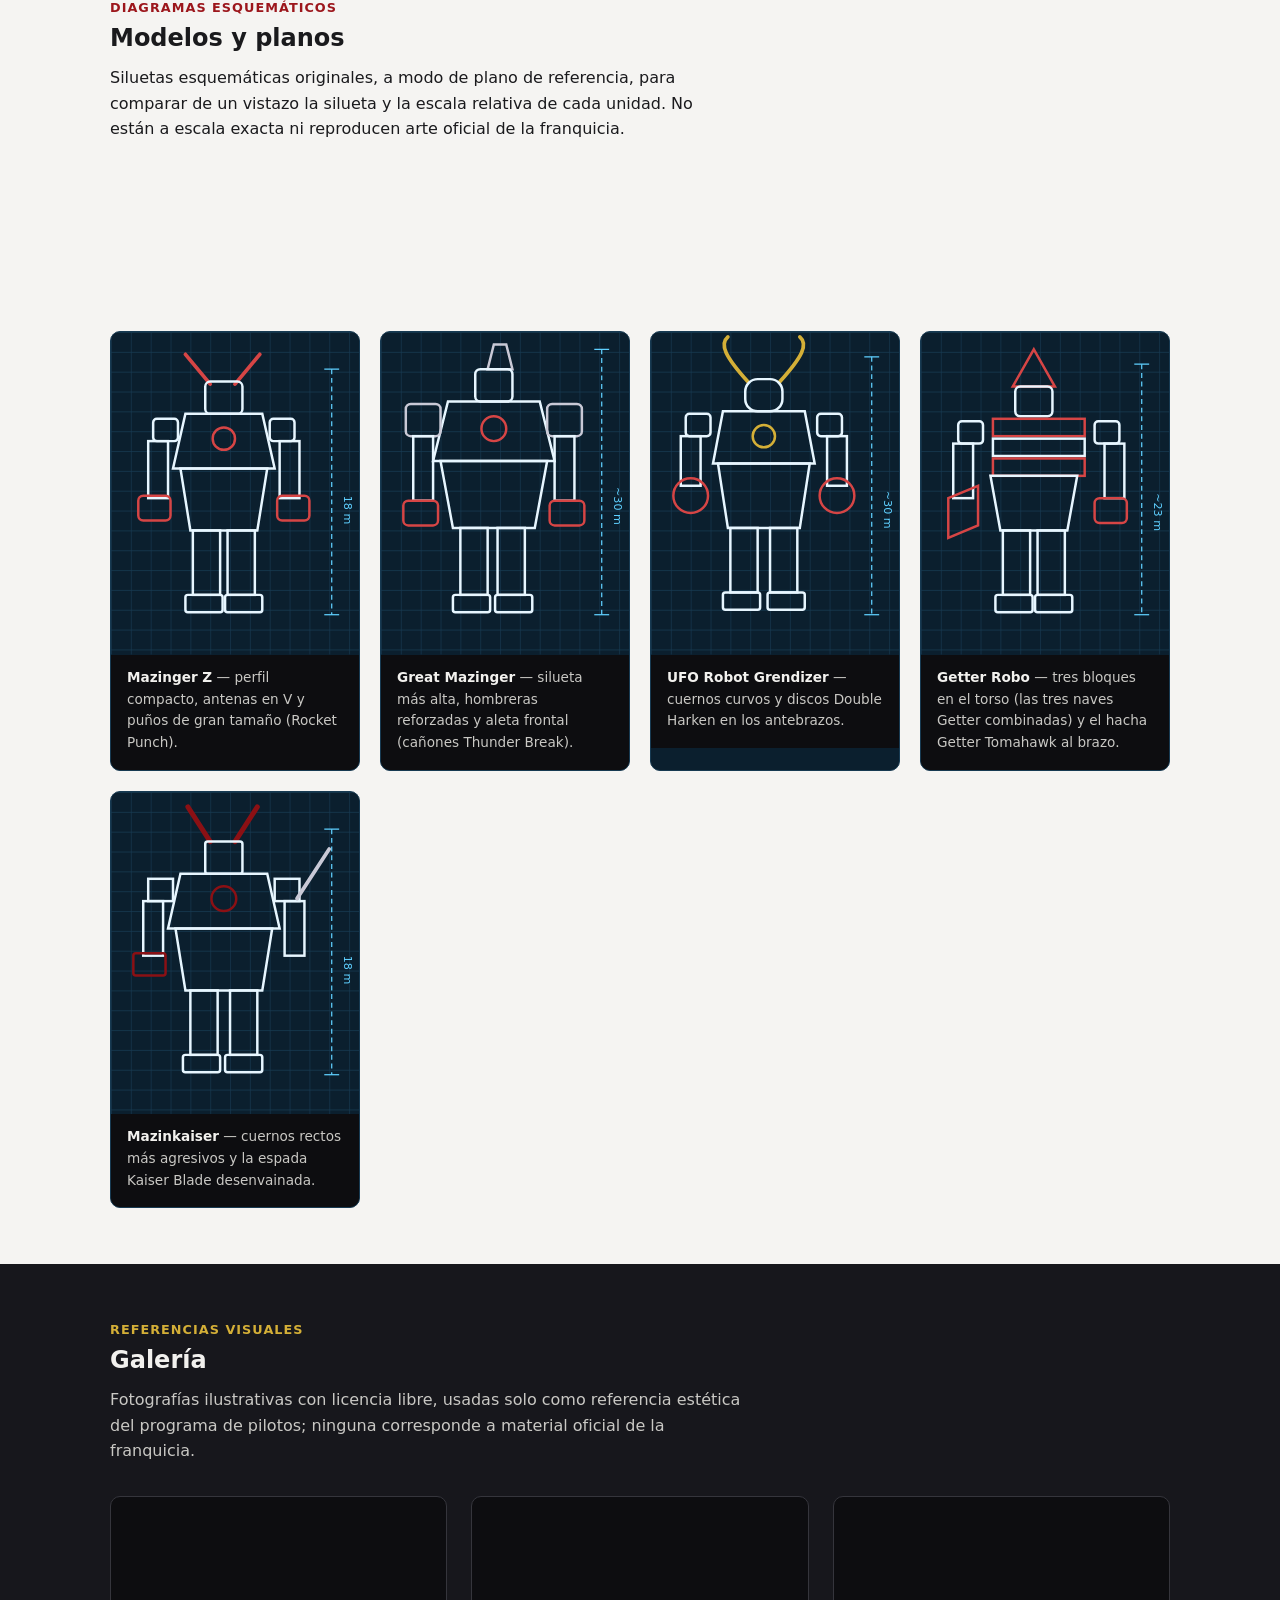
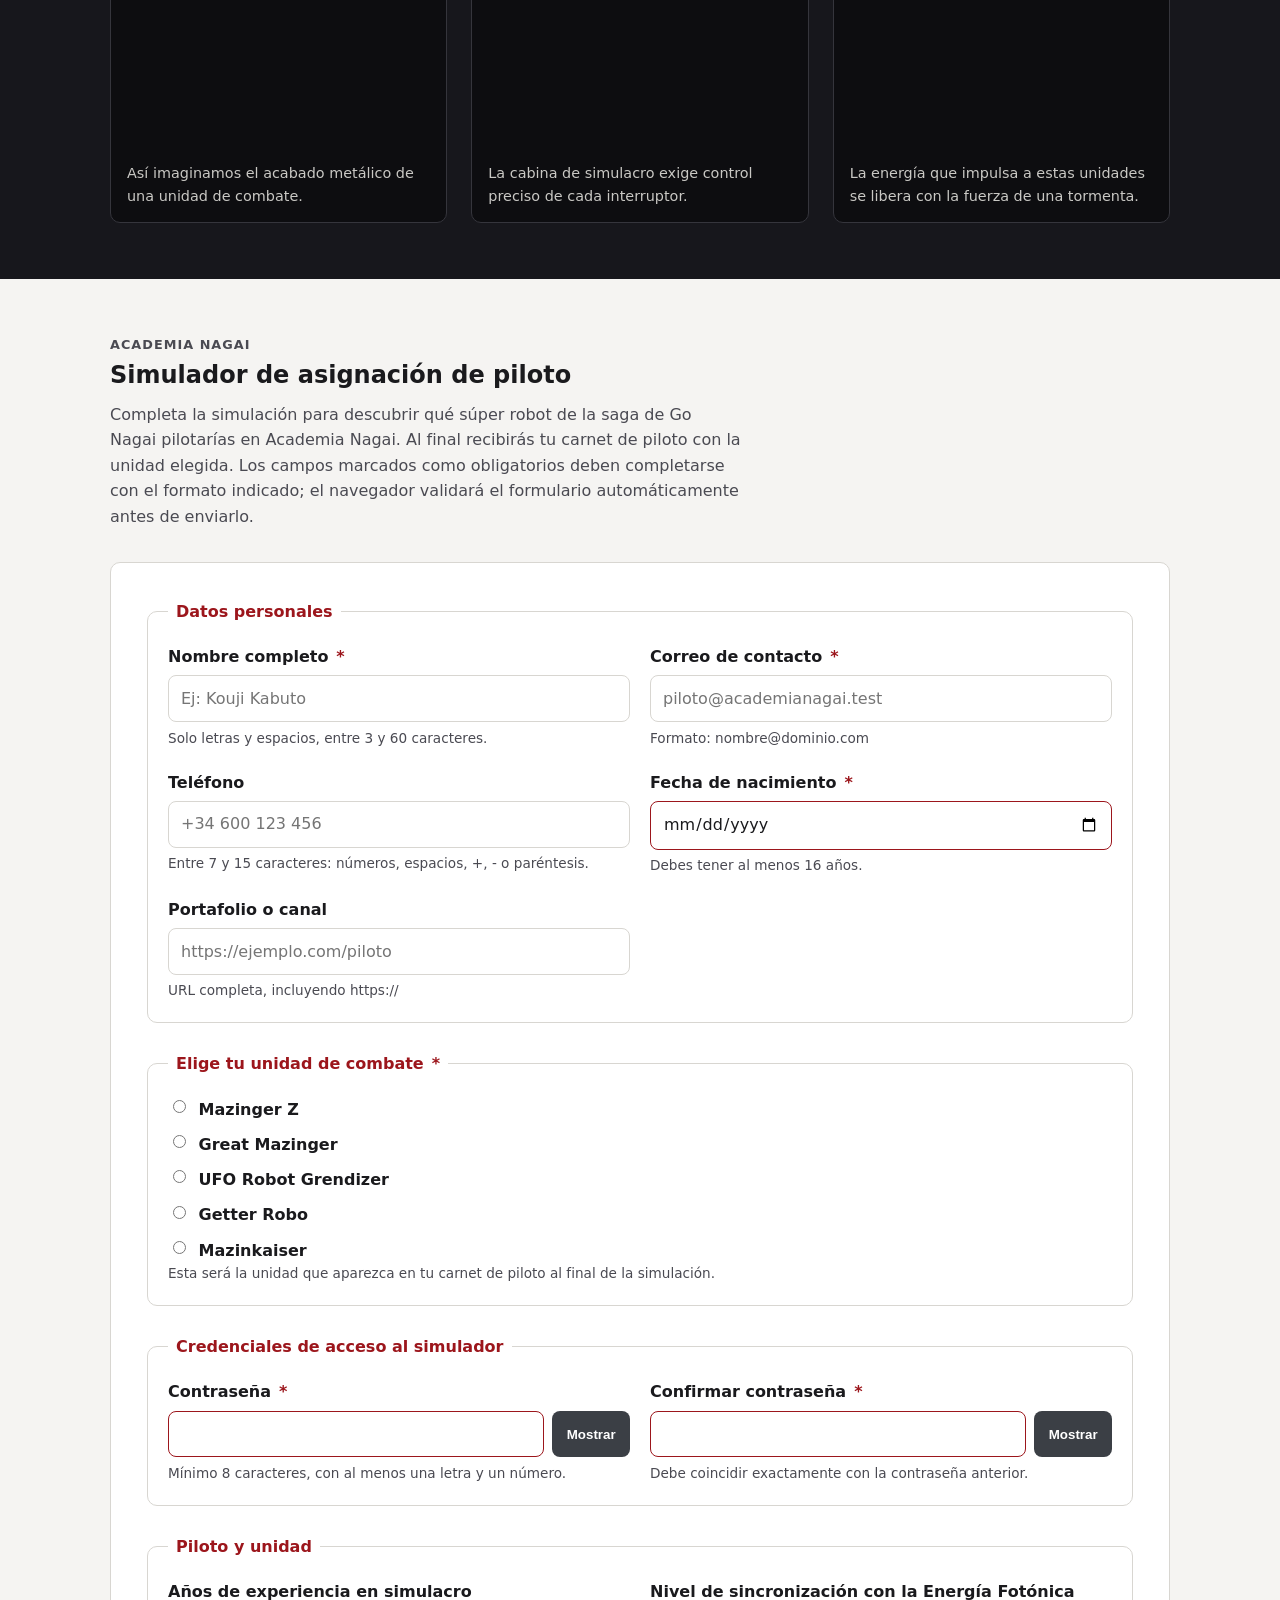
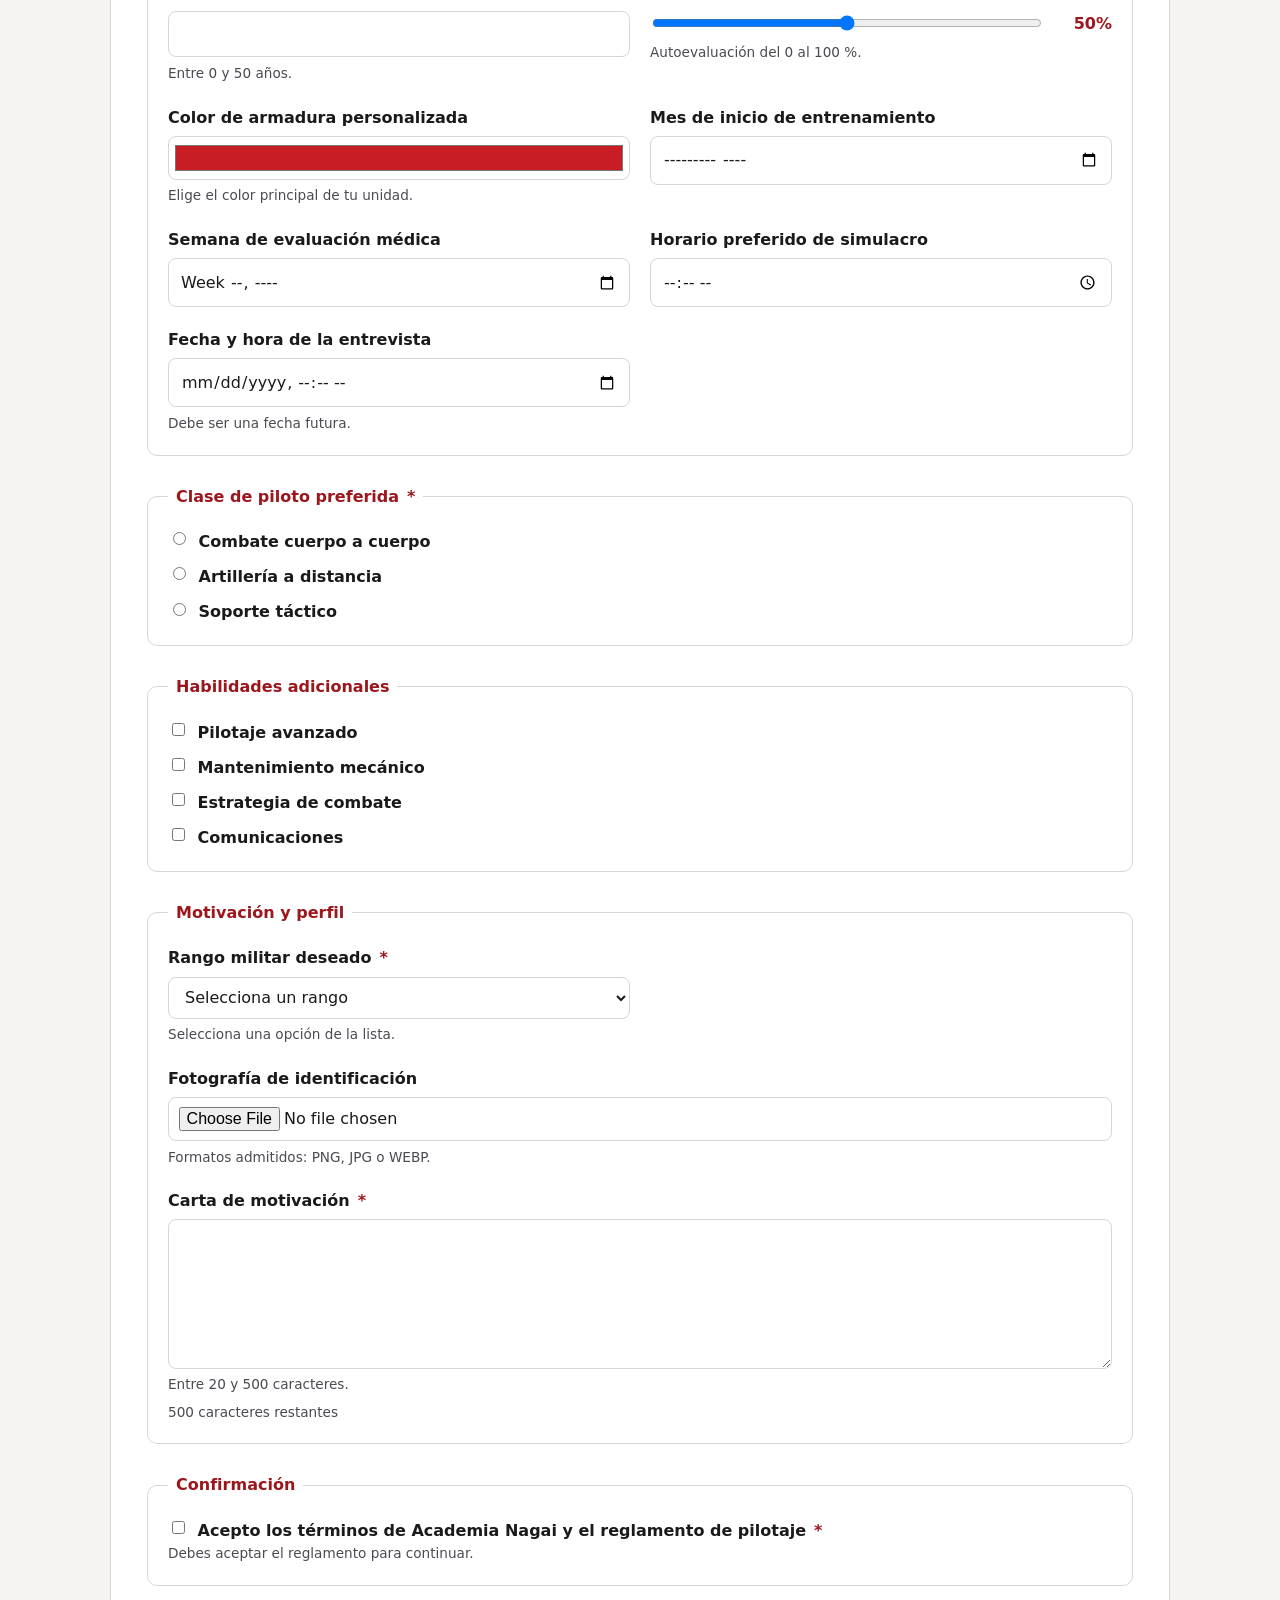
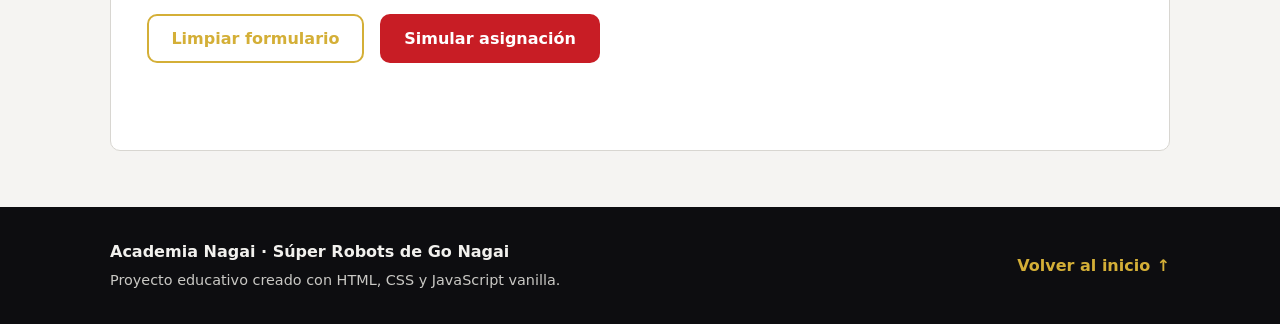
==== commit dd2667f7: "amplia el formulario a los 5 mechas de Go Nagai y renombra Instituto Foton a Academia Nagai - ficha " ====
--- a/Ejemplo2]/index.html
+++ b/Ejemplo2]/index.html
@@ -3,8 +3,8 @@
   <head>
     <meta charset="utf-8">
     <meta name="viewport" content="width=device-width, initial-scale=1">
-    <meta name="description" content="Los súper robots creados por Go Nagai: origen de la saga, ficha técnica de cada unidad y simulador de asignación de piloto del Instituto Fotón, con validaciones nativas de HTML5 y accesibilidad AA.">
-    <title>Súper Robots de Go Nagai | Instituto Fotón</title>
+    <meta name="description" content="Los súper robots creados por Go Nagai: origen de la saga, fundamentos científicos, ficha técnica y planos esquemáticos de cada unidad, y simulador de alistamiento de piloto de Academia Nagai, con validaciones nativas de HTML5 y accesibilidad AA.">
+    <title>Súper Robots de Go Nagai | Academia Nagai</title>
     <meta http-equiv="Content-Security-Policy" content="default-src 'self'; img-src 'self' data: https://images.unsplash.com https://upload.wikimedia.org; style-src 'self'; script-src 'self'; object-src 'none'; base-uri 'self'; form-action 'self'; upgrade-insecure-requests">
     <link rel="stylesheet" href="styles.css">
     <script src="script.js" defer></script>
@@ -14,10 +14,10 @@
 
     <header class="site-header">
       <div class="container header-content">
-        <a class="brand" href="#inicio" aria-label="Ir al inicio del Instituto Fotón">
-          <span class="brand-mark" aria-hidden="true">IF</span>
+        <a class="brand" href="#inicio" aria-label="Ir al inicio de Academia Nagai">
+          <span class="brand-mark" aria-hidden="true">AN</span>
           <span class="brand-text">
-            <span class="brand-name">Instituto Fotón</span>
+            <span class="brand-name">Academia Nagai</span>
             <span class="brand-tagline">Súper Robots de Go Nagai</span>
           </span>
         </a>
@@ -34,6 +34,8 @@
         <nav class="main-nav" id="main-menu" aria-label="Navegación principal">
           <a class="nav-link" href="#sobre">La saga</a>
           <a class="nav-link" href="#ficha-tecnica">Ficha técnica</a>
+          <a class="nav-link" href="#fundamentos">Fundamentos</a>
+          <a class="nav-link" href="#planos">Modelos y planos</a>
           <a class="nav-link" href="#galeria">Galería</a>
           <a class="nav-link" href="#alistamiento">Simulador</a>
         </nav>
@@ -47,15 +49,16 @@
           <div class="hero-copy">
             <p class="badge-pill">
               <span class="badge-dot" aria-hidden="true"></span>
-              <span>Instituto Fotón · Programa de pilotos</span>
+              <span>Academia Nagai · Programa de pilotos</span>
             </p>
             <h1 id="titulo-principal">Súper Robots de Go Nagai</h1>
             <p class="lead">
               Go Nagai creó en 1972 Mazinger Z, el origen del género "super
               robot": una máquina gigante pilotada desde una cabina, no
               controlada a distancia. De ahí nació una saga con varias
-              unidades. Completa el simulador del Instituto Fotón y descubre
-              qué unidad pilotarías.
+              unidades, cada una con su propia tecnología y fundamento
+              científico-ficticio. Completa el simulador de Academia Nagai y
+              descubre qué unidad pilotarías.
             </p>
             <div class="hero-actions">
               <a class="button button-primary" href="#alistamiento">
@@ -125,7 +128,7 @@
               pilotado desde una cabina interior, en lugar de controlado a
               distancia como los robots anteriores. A partir de ahí, Nagai
               (solo o junto a Ken Ishikawa) desarrolló un universo compartido
-              de unidades que el Instituto Fotón usa hoy como base de su
+              de unidades que Academia Nagai usa hoy como base de su
               programa de pilotos.
             </p>
           </div>
@@ -219,50 +222,106 @@
         <div class="section-heading">
           <p class="eyebrow">Datos de campo</p>
           <h2 id="titulo-ficha">Ficha técnica</h2>
+          <p>
+            Un resumen de las características principales de cada unidad:
+            piloto, dimensiones, fuente de energía y su rasgo de combate más
+            distintivo.
+          </p>
         </div>
 
         <div class="robots-grid">
           <article class="robot-card">
             <h3>Mazinger Z</h3>
+            <p class="robot-card-highlight">
+              La unidad fundacional del género: fuerza bruta cuerpo a cuerpo
+              respaldada por un blindaje casi indestructible.
+            </p>
             <dl>
               <div><dt>Piloto</dt><dd>Kouji Kabuto</dd></div>
               <div><dt>Debut</dt><dd>1972</dd></div>
+              <div><dt>Altura / Peso</dt><dd>18 m / 20 t</dd></div>
+              <div><dt>Fuente de energía</dt><dd>Energía Fotónica</dd></div>
+              <div><dt>Material del casco</dt><dd>Super Aleación Z</dd></div>
               <div><dt>Arma distintiva</dt><dd>Rocket Punch</dd></div>
+              <div><dt>Habilidad especial</dt><dd>Puños teledirigidos y Breast Fire</dd></div>
+              <div><dt>Laboratorio</dt><dd>Instituto de Energía Fotónica (Dr. Kabuto)</dd></div>
             </dl>
           </article>
           <article class="robot-card">
             <h3>Great Mazinger</h3>
+            <p class="robot-card-highlight">
+              El sucesor: mismo principio que Mazinger Z, pero con más
+              blindaje, más potencia y un vuelo propio sin nave auxiliar.
+            </p>
             <dl>
               <div><dt>Piloto</dt><dd>Tetsuya Tsurugi</dd></div>
               <div><dt>Debut</dt><dd>1974</dd></div>
+              <div><dt>Altura / Peso</dt><dd>~30 m / ~65 t</dd></div>
+              <div><dt>Fuente de energía</dt><dd>Energía Fotónica de nueva generación</dd></div>
+              <div><dt>Material del casco</dt><dd>Nueva Aleación Z</dd></div>
               <div><dt>Arma distintiva</dt><dd>Thunder Break</dd></div>
+              <div><dt>Habilidad especial</dt><dd>Vuelo autónomo (Screw Crusher Punch)</dd></div>
+              <div><dt>Laboratorio</dt><dd>Instituto de Energía Fotónica — División de Combate Avanzado</dd></div>
             </dl>
           </article>
           <article class="robot-card">
             <h3>UFO Robot Grendizer</h3>
+            <p class="robot-card-highlight">
+              Tecnología alienígena del planeta Fleed: combate a distancia con
+              discos giratorios y capacidad de vuelo espacial.
+            </p>
             <dl>
               <div><dt>Piloto</dt><dd>Duke Fleed</dd></div>
               <div><dt>Debut</dt><dd>1975</dd></div>
+              <div><dt>Altura / Peso</dt><dd>~30 m / ~90 t</dd></div>
+              <div><dt>Fuente de energía</dt><dd>Tecnología Fleedania</dd></div>
+              <div><dt>Material del casco</dt><dd>Aleación espacial Fleedania</dd></div>
               <div><dt>Arma distintiva</dt><dd>Double Harken</dd></div>
+              <div><dt>Habilidad especial</dt><dd>Vuelo espacial sin nave auxiliar</dd></div>
+              <div><dt>Laboratorio</dt><dd>Laboratorio de Energía Fotónica del Dr. Umon</dd></div>
             </dl>
           </article>
           <article class="robot-card">
             <h3>Getter Robo</h3>
+            <p class="robot-card-highlight">
+              El primer robot combinable: tres naves Getter se ensamblan en
+              tres configuraciones distintas según la misión.
+            </p>
             <dl>
-              <div><dt>Pilotos</dt><dd>Equipo de 3</dd></div>
+              <div><dt>Pilotos</dt><dd>Equipo de 3 (Ryoma, Hayato, Musashi)</dd></div>
               <div><dt>Debut</dt><dd>1974</dd></div>
+              <div><dt>Altura / Peso</dt><dd>~23 m / ~90 t (Getter-1)</dd></div>
+              <div><dt>Fuente de energía</dt><dd>Rayos Getter (energía cósmica)</dd></div>
+              <div><dt>Material del casco</dt><dd>Aleación de titanio reforzado</dd></div>
               <div><dt>Arma distintiva</dt><dd>Getter Tomahawk</dd></div>
+              <div><dt>Habilidad especial</dt><dd>Combinación en 3 configuraciones (Getter-1, 2 y 3)</dd></div>
+              <div><dt>Laboratorio</dt><dd>Instituto de Investigación Saotome</dd></div>
             </dl>
           </article>
           <article class="robot-card">
             <h3>Mazinkaiser</h3>
+            <p class="robot-card-highlight">
+              Reinterpretación de Mazinger Z con un reactor fotónico más
+              eficiente: más potencia de combate en el mismo chasis base.
+            </p>
             <dl>
               <div><dt>Piloto</dt><dd>Kouji Kabuto</dd></div>
               <div><dt>Debut</dt><dd>2001</dd></div>
+              <div><dt>Altura / Peso</dt><dd>18 m / ~31 t</dd></div>
+              <div><dt>Fuente de energía</dt><dd>Energía Fotónica (reactor mejorado)</dd></div>
+              <div><dt>Material del casco</dt><dd>Aleación Z reforzada</dd></div>
               <div><dt>Arma distintiva</dt><dd>Kaiser Blade</dd></div>
+              <div><dt>Habilidad especial</dt><dd>Combinación con Kaiser Pilder</dd></div>
+              <div><dt>Laboratorio</dt><dd>Instituto Fotón — Programa Mazinkaiser</dd></div>
             </dl>
           </article>
         </div>
+
+        <p class="hint">
+          Las cifras de altura y peso son las citadas con más frecuencia por
+          la afición y pueden variar levemente según la adaptación (manga,
+          anime u OVA); se marcan con "~" cuando no hay una fuente única.
+        </p>
 
         <div class="meter-block">
           <label id="meter-label" for="nivel-fotonico">Nivel de Energía Fotónica de referencia (Mazinkaiser)</label>
@@ -270,6 +329,251 @@
             92 de 100
           </meter>
           <p class="hint">Valor demostrativo del reactor en condiciones óptimas de combate.</p>
+        </div>
+      </section>
+
+      <!-- FUNDAMENTOS CIENTÍFICOS -->
+      <section id="fundamentos" class="section section-dark" aria-labelledby="titulo-fundamentos">
+        <div class="container">
+          <div class="section-heading section-heading-dark">
+            <p class="eyebrow">Ciencia ficticia</p>
+            <h2 id="titulo-fundamentos">Fundamentos científicos de la saga</h2>
+            <p class="prose">
+              Cada familia de súper robots de Go Nagai se apoya en su propia
+              "tecnología madre" ficticia. Conocerla ayuda a entender por qué
+              cada unidad combate como combate.
+            </p>
+          </div>
+
+          <div class="fundamentos-grid">
+            <article class="fundamento-card">
+              <span class="fundamento-icono" aria-hidden="true">⚛</span>
+              <h3>Energía Fotónica</h3>
+              <p>
+                Motor de <strong>Mazinger Z</strong>, <strong>Great Mazinger</strong>
+                y <strong>Mazinkaiser</strong>. En la ficción, es la energía
+                liberada al convertir los "Rayos Fotónicos" —hallados en las
+                ruinas del imperio de Bardos— mediante un reactor atómico
+                controlado. Se combina con la Super Aleación Z, un material
+                capaz de resistir el calor de un reactor nuclear, para dar
+                forma al blindaje del robot.
+              </p>
+            </article>
+            <article class="fundamento-card">
+              <span class="fundamento-icono" aria-hidden="true">☄</span>
+              <h3>Rayos Getter</h3>
+              <p>
+                Motor de <strong>Getter Robo</strong>. Los Rayos Getter son una
+                radiación cósmica que llega constantemente a la Tierra desde
+                el espacio profundo; un reactor Getter la capta y la convierte
+                en energía mecánica. Su inestabilidad es lo que justifica que
+                el robot deba combinarse en distintas configuraciones según el
+                tipo de combate.
+              </p>
+            </article>
+            <article class="fundamento-card">
+              <span class="fundamento-icono" aria-hidden="true">🛸</span>
+              <h3>Tecnología Fleedania</h3>
+              <p>
+                Motor de <strong>UFO Robot Grendizer</strong>. A diferencia de
+                las anteriores, no es un invento humano: es tecnología del
+                planeta Fleed, traída a la Tierra por su piloto tras la
+                invasión del Imperio Vegano. Permite vuelo espacial sin nave
+                auxiliar y armamento basado en proyectiles giratorios en vez
+                de energía pura.
+              </p>
+            </article>
+          </div>
+
+          <p class="hint">
+            Estas explicaciones son la ciencia ficticia propia del universo
+            narrativo de Go Nagai, no física real; se resumen aquí con fines
+            educativos y de contexto para el simulador.
+          </p>
+        </div>
+      </section>
+
+      <!-- MODELOS Y PLANOS -->
+      <section id="planos" class="section container" aria-labelledby="titulo-planos">
+        <div class="section-heading">
+          <p class="eyebrow">Diagramas esquemáticos</p>
+          <h2 id="titulo-planos">Modelos y planos</h2>
+          <p>
+            Siluetas esquemáticas originales, a modo de plano de referencia,
+            para comparar de un vistazo la silueta y la escala relativa de
+            cada unidad. No están a escala exacta ni reproducen arte oficial
+            de la franquicia.
+          </p>
+        </div>
+
+        <svg hidden aria-hidden="true">
+          <defs>
+            <pattern id="patron-plano" width="16" height="16" patternUnits="userSpaceOnUse">
+              <rect width="16" height="16" fill="#0b1f2e" />
+              <path d="M 16 0 L 0 0 0 16" fill="none" stroke="#173a52" stroke-width="1" />
+            </pattern>
+          </defs>
+        </svg>
+
+        <div class="planos-grid">
+          <figure class="plano-card">
+            <svg viewBox="0 0 200 260" role="img" aria-labelledby="plano-mazinger-z-titulo plano-mazinger-z-desc">
+              <title id="plano-mazinger-z-titulo">Plano esquemático de Mazinger Z</title>
+              <desc id="plano-mazinger-z-desc">Silueta de robot humanoide con antenas en V, hombros angulares y puños grandes.</desc>
+              <rect width="200" height="260" fill="url(#patron-plano)" />
+              <line x1="178" y1="30" x2="178" y2="228" stroke="#5fd0ff" stroke-width="1" stroke-dasharray="4 3" />
+              <line x1="172" y1="30" x2="184" y2="30" stroke="#5fd0ff" stroke-width="1" />
+              <line x1="172" y1="228" x2="184" y2="228" stroke="#5fd0ff" stroke-width="1" />
+              <text x="188" y="132" fill="#5fd0ff" font-size="9" transform="rotate(90 188 132)">18 m</text>
+              <line x1="60" y1="18" x2="80" y2="42" stroke="#d64545" stroke-width="3" stroke-linecap="round" />
+              <line x1="120" y1="18" x2="100" y2="42" stroke="#d64545" stroke-width="3" stroke-linecap="round" />
+              <rect x="76" y="40" width="30" height="26" rx="4" fill="none" stroke="#e7f6ff" stroke-width="2" />
+              <polygon points="60,66 122,66 132,110 50,110" fill="none" stroke="#e7f6ff" stroke-width="2" />
+              <circle cx="91" cy="86" r="9" fill="none" stroke="#d64545" stroke-width="2" />
+              <rect x="34" y="70" width="20" height="18" rx="3" fill="none" stroke="#e7f6ff" stroke-width="2" />
+              <rect x="128" y="70" width="20" height="18" rx="3" fill="none" stroke="#e7f6ff" stroke-width="2" />
+              <rect x="30" y="88" width="16" height="46" fill="none" stroke="#e7f6ff" stroke-width="2" />
+              <rect x="136" y="88" width="16" height="46" fill="none" stroke="#e7f6ff" stroke-width="2" />
+              <rect x="22" y="132" width="26" height="20" rx="4" fill="none" stroke="#d64545" stroke-width="2" />
+              <rect x="134" y="132" width="26" height="20" rx="4" fill="none" stroke="#d64545" stroke-width="2" />
+              <polygon points="56,110 126,110 118,160 64,160" fill="none" stroke="#e7f6ff" stroke-width="2" />
+              <rect x="66" y="160" width="22" height="52" fill="none" stroke="#e7f6ff" stroke-width="2" />
+              <rect x="94" y="160" width="22" height="52" fill="none" stroke="#e7f6ff" stroke-width="2" />
+              <rect x="60" y="212" width="30" height="14" rx="2" fill="none" stroke="#e7f6ff" stroke-width="2" />
+              <rect x="92" y="212" width="30" height="14" rx="2" fill="none" stroke="#e7f6ff" stroke-width="2" />
+            </svg>
+            <figcaption>
+              <strong>Mazinger Z</strong> — perfil compacto, antenas en V y
+              puños de gran tamaño (Rocket Punch).
+            </figcaption>
+          </figure>
+
+          <figure class="plano-card">
+            <svg viewBox="0 0 200 260" role="img" aria-labelledby="plano-great-titulo plano-great-desc">
+              <title id="plano-great-titulo">Plano esquemático de Great Mazinger</title>
+              <desc id="plano-great-desc">Silueta más alta y de hombreras más grandes, con una aleta central en la cabeza.</desc>
+              <rect width="200" height="260" fill="url(#patron-plano)" />
+              <line x1="178" y1="14" x2="178" y2="228" stroke="#5fd0ff" stroke-width="1" stroke-dasharray="4 3" />
+              <line x1="172" y1="14" x2="184" y2="14" stroke="#5fd0ff" stroke-width="1" />
+              <line x1="172" y1="228" x2="184" y2="228" stroke="#5fd0ff" stroke-width="1" />
+              <text x="188" y="125" fill="#5fd0ff" font-size="9" transform="rotate(90 188 125)">~30 m</text>
+              <polygon points="91,10 101,10 106,30 86,30" fill="none" stroke="#c9c9d6" stroke-width="2" />
+              <rect x="76" y="30" width="30" height="26" rx="4" fill="none" stroke="#e7f6ff" stroke-width="2" />
+              <polygon points="54,56 128,56 140,104 42,104" fill="none" stroke="#e7f6ff" stroke-width="2" />
+              <circle cx="91" cy="78" r="10" fill="none" stroke="#d64545" stroke-width="2" />
+              <rect x="20" y="58" width="28" height="26" rx="4" fill="none" stroke="#c9c9d6" stroke-width="2" />
+              <rect x="134" y="58" width="28" height="26" rx="4" fill="none" stroke="#c9c9d6" stroke-width="2" />
+              <rect x="26" y="84" width="16" height="52" fill="none" stroke="#e7f6ff" stroke-width="2" />
+              <rect x="140" y="84" width="16" height="52" fill="none" stroke="#e7f6ff" stroke-width="2" />
+              <rect x="18" y="136" width="28" height="20" rx="4" fill="none" stroke="#d64545" stroke-width="2" />
+              <rect x="136" y="136" width="28" height="20" rx="4" fill="none" stroke="#d64545" stroke-width="2" />
+              <polygon points="48,104 134,104 124,158 58,158" fill="none" stroke="#e7f6ff" stroke-width="2" />
+              <rect x="64" y="158" width="22" height="54" fill="none" stroke="#e7f6ff" stroke-width="2" />
+              <rect x="94" y="158" width="22" height="54" fill="none" stroke="#e7f6ff" stroke-width="2" />
+              <rect x="58" y="212" width="30" height="14" rx="2" fill="none" stroke="#e7f6ff" stroke-width="2" />
+              <rect x="92" y="212" width="30" height="14" rx="2" fill="none" stroke="#e7f6ff" stroke-width="2" />
+            </svg>
+            <figcaption>
+              <strong>Great Mazinger</strong> — silueta más alta, hombreras
+              reforzadas y aleta frontal (cañones Thunder Break).
+            </figcaption>
+          </figure>
+
+          <figure class="plano-card">
+            <svg viewBox="0 0 200 260" role="img" aria-labelledby="plano-grendizer-titulo plano-grendizer-desc">
+              <title id="plano-grendizer-titulo">Plano esquemático de UFO Robot Grendizer</title>
+              <desc id="plano-grendizer-desc">Silueta con cuernos curvos y discos circulares en los antebrazos (Double Harken).</desc>
+              <rect width="200" height="260" fill="url(#patron-plano)" />
+              <line x1="178" y1="20" x2="178" y2="228" stroke="#5fd0ff" stroke-width="1" stroke-dasharray="4 3" />
+              <line x1="172" y1="20" x2="184" y2="20" stroke="#5fd0ff" stroke-width="1" />
+              <line x1="172" y1="228" x2="184" y2="228" stroke="#5fd0ff" stroke-width="1" />
+              <text x="188" y="128" fill="#5fd0ff" font-size="9" transform="rotate(90 188 128)">~30 m</text>
+              <path d="M 78 40 C 60 20, 55 10, 62 4" fill="none" stroke="#d4af37" stroke-width="3" stroke-linecap="round" />
+              <path d="M 104 40 C 122 20, 127 10, 120 4" fill="none" stroke="#d4af37" stroke-width="3" stroke-linecap="round" />
+              <rect x="76" y="38" width="30" height="26" rx="10" fill="none" stroke="#e7f6ff" stroke-width="2" />
+              <polygon points="58,64 124,64 132,106 50,106" fill="none" stroke="#e7f6ff" stroke-width="2" />
+              <circle cx="91" cy="84" r="9" fill="none" stroke="#d4af37" stroke-width="2" />
+              <rect x="28" y="66" width="20" height="18" rx="3" fill="none" stroke="#e7f6ff" stroke-width="2" />
+              <rect x="134" y="66" width="20" height="18" rx="3" fill="none" stroke="#e7f6ff" stroke-width="2" />
+              <rect x="24" y="84" width="16" height="40" fill="none" stroke="#e7f6ff" stroke-width="2" />
+              <rect x="142" y="84" width="16" height="40" fill="none" stroke="#e7f6ff" stroke-width="2" />
+              <circle cx="32" cy="132" r="14" fill="none" stroke="#d64545" stroke-width="2" />
+              <circle cx="150" cy="132" r="14" fill="none" stroke="#d64545" stroke-width="2" />
+              <polygon points="54,106 128,106 120,158 62,158" fill="none" stroke="#e7f6ff" stroke-width="2" />
+              <rect x="64" y="158" width="22" height="52" fill="none" stroke="#e7f6ff" stroke-width="2" />
+              <rect x="96" y="158" width="22" height="52" fill="none" stroke="#e7f6ff" stroke-width="2" />
+              <rect x="58" y="210" width="30" height="14" rx="2" fill="none" stroke="#e7f6ff" stroke-width="2" />
+              <rect x="94" y="210" width="30" height="14" rx="2" fill="none" stroke="#e7f6ff" stroke-width="2" />
+            </svg>
+            <figcaption>
+              <strong>UFO Robot Grendizer</strong> — cuernos curvos y discos
+              Double Harken en los antebrazos.
+            </figcaption>
+          </figure>
+
+          <figure class="plano-card">
+            <svg viewBox="0 0 200 260" role="img" aria-labelledby="plano-getter-titulo plano-getter-desc">
+              <title id="plano-getter-titulo">Plano esquemático de Getter Robo</title>
+              <desc id="plano-getter-desc">Silueta con cresta triangular en la cabeza y tres bloques apilados en el torso que representan las tres naves combinadas.</desc>
+              <rect width="200" height="260" fill="url(#patron-plano)" />
+              <line x1="178" y1="26" x2="178" y2="228" stroke="#5fd0ff" stroke-width="1" stroke-dasharray="4 3" />
+              <line x1="172" y1="26" x2="184" y2="26" stroke="#5fd0ff" stroke-width="1" />
+              <line x1="172" y1="228" x2="184" y2="228" stroke="#5fd0ff" stroke-width="1" />
+              <text x="188" y="130" fill="#5fd0ff" font-size="9" transform="rotate(90 188 130)">~23 m</text>
+              <polygon points="91,14 108,44 74,44" fill="none" stroke="#d64545" stroke-width="2" />
+              <rect x="76" y="44" width="30" height="24" rx="4" fill="none" stroke="#e7f6ff" stroke-width="2" />
+              <rect x="58" y="70" width="74" height="14" fill="none" stroke="#d64545" stroke-width="2" />
+              <rect x="58" y="86" width="74" height="14" fill="none" stroke="#e7f6ff" stroke-width="2" />
+              <rect x="58" y="102" width="74" height="14" fill="none" stroke="#d64545" stroke-width="2" />
+              <rect x="30" y="72" width="20" height="18" rx="3" fill="none" stroke="#e7f6ff" stroke-width="2" />
+              <rect x="140" y="72" width="20" height="18" rx="3" fill="none" stroke="#e7f6ff" stroke-width="2" />
+              <rect x="26" y="90" width="16" height="44" fill="none" stroke="#e7f6ff" stroke-width="2" />
+              <rect x="148" y="90" width="16" height="44" fill="none" stroke="#e7f6ff" stroke-width="2" />
+              <polygon points="22,134 46,124 46,156 22,166" fill="none" stroke="#d64545" stroke-width="2" />
+              <rect x="140" y="134" width="26" height="20" rx="4" fill="none" stroke="#d64545" stroke-width="2" />
+              <polygon points="56,116 126,116 118,160 64,160" fill="none" stroke="#e7f6ff" stroke-width="2" />
+              <rect x="66" y="160" width="22" height="52" fill="none" stroke="#e7f6ff" stroke-width="2" />
+              <rect x="94" y="160" width="22" height="52" fill="none" stroke="#e7f6ff" stroke-width="2" />
+              <rect x="60" y="212" width="30" height="14" rx="2" fill="none" stroke="#e7f6ff" stroke-width="2" />
+              <rect x="92" y="212" width="30" height="14" rx="2" fill="none" stroke="#e7f6ff" stroke-width="2" />
+            </svg>
+            <figcaption>
+              <strong>Getter Robo</strong> — tres bloques en el torso (las tres
+              naves Getter combinadas) y el hacha Getter Tomahawk al brazo.
+            </figcaption>
+          </figure>
+
+          <figure class="plano-card">
+            <svg viewBox="0 0 200 260" role="img" aria-labelledby="plano-kaiser-titulo plano-kaiser-desc">
+              <title id="plano-kaiser-titulo">Plano esquemático de Mazinkaiser</title>
+              <desc id="plano-kaiser-desc">Silueta similar a Mazinger Z pero más angulosa, con cuernos rectos y una espada Kaiser Blade en la mano derecha.</desc>
+              <rect width="200" height="260" fill="url(#patron-plano)" />
+              <line x1="178" y1="30" x2="178" y2="228" stroke="#5fd0ff" stroke-width="1" stroke-dasharray="4 3" />
+              <line x1="172" y1="30" x2="184" y2="30" stroke="#5fd0ff" stroke-width="1" />
+              <line x1="172" y1="228" x2="184" y2="228" stroke="#5fd0ff" stroke-width="1" />
+              <text x="188" y="132" fill="#5fd0ff" font-size="9" transform="rotate(90 188 132)">18 m</text>
+              <line x1="62" y1="12" x2="80" y2="40" stroke="#8b1014" stroke-width="4" stroke-linecap="round" />
+              <line x1="118" y1="12" x2="100" y2="40" stroke="#8b1014" stroke-width="4" stroke-linecap="round" />
+              <rect x="76" y="40" width="30" height="26" rx="2" fill="none" stroke="#e7f6ff" stroke-width="2" />
+              <polygon points="56,66 126,66 136,110 46,110" fill="none" stroke="#e7f6ff" stroke-width="2" />
+              <circle cx="91" cy="86" r="10" fill="none" stroke="#8b1014" stroke-width="2" />
+              <rect x="30" y="70" width="20" height="18" fill="none" stroke="#e7f6ff" stroke-width="2" />
+              <rect x="132" y="70" width="20" height="18" fill="none" stroke="#e7f6ff" stroke-width="2" />
+              <rect x="26" y="88" width="16" height="44" fill="none" stroke="#e7f6ff" stroke-width="2" />
+              <rect x="140" y="88" width="16" height="44" fill="none" stroke="#e7f6ff" stroke-width="2" />
+              <rect x="18" y="130" width="26" height="18" rx="2" fill="none" stroke="#8b1014" stroke-width="2" />
+              <line x1="150" y1="86" x2="176" y2="46" stroke="#c9c9d6" stroke-width="3" stroke-linecap="round" />
+              <polygon points="52,110 130,110 122,160 60,160" fill="none" stroke="#e7f6ff" stroke-width="2" />
+              <rect x="64" y="160" width="22" height="52" fill="none" stroke="#e7f6ff" stroke-width="2" />
+              <rect x="96" y="160" width="22" height="52" fill="none" stroke="#e7f6ff" stroke-width="2" />
+              <rect x="58" y="212" width="30" height="14" rx="2" fill="none" stroke="#e7f6ff" stroke-width="2" />
+              <rect x="92" y="212" width="30" height="14" rx="2" fill="none" stroke="#e7f6ff" stroke-width="2" />
+            </svg>
+            <figcaption>
+              <strong>Mazinkaiser</strong> — cuernos rectos más agresivos y la
+              espada Kaiser Blade desenvainada.
+            </figcaption>
+          </figure>
         </div>
       </section>
 
@@ -337,12 +641,12 @@
       <section id="alistamiento" class="section section-light" aria-labelledby="titulo-alistamiento">
         <div class="container">
           <div class="section-heading">
-            <p class="eyebrow">Instituto Fotón</p>
+            <p class="eyebrow">Academia Nagai</p>
             <h2 id="titulo-alistamiento">Simulador de asignación de piloto</h2>
             <p>
               Completa la simulación para descubrir qué súper robot de la
-              saga de Go Nagai pilotarías en el Instituto Fotón. Al final
-              recibirás tu carnet de piloto con la unidad asignada. Los
+              saga de Go Nagai pilotarías en Academia Nagai. Al final
+              recibirás tu carnet de piloto con la unidad elegida. Los
               campos marcados como obligatorios deben completarse con el
               formato indicado; el navegador validará el formulario
               automáticamente antes de enviarlo.
@@ -391,7 +695,7 @@
                     required
                     autocomplete="email"
                     aria-describedby="correo-hint"
-                    placeholder="piloto@institutofoton.jp"
+                    placeholder="piloto@academianagai.test"
                   >
                   <p id="correo-hint" class="hint">Formato: nombre@dominio.com</p>
                 </div>
@@ -717,7 +1021,7 @@
               <div class="checkbox-option">
                 <input type="checkbox" id="terminos" name="terminos" required aria-describedby="terminos-hint">
                 <label for="terminos">
-                  Acepto los términos del Instituto Fotón y el reglamento de pilotaje
+                  Acepto los términos de Academia Nagai y el reglamento de pilotaje
                   <span class="required" aria-hidden="true">*</span>
                   <span class="visually-hidden">(obligatorio)</span>
                 </label>
@@ -737,7 +1041,7 @@
             <h3 id="carnet-titulo" tabindex="-1">Resultado de la simulación: tu carnet de piloto</h3>
             <div class="carnet" aria-labelledby="carnet-titulo">
               <div class="carnet-header">
-                <span class="carnet-instituto">Instituto Fotón</span>
+                <span class="carnet-instituto">Academia Nagai</span>
                 <span class="carnet-tipo">Carnet de piloto</span>
               </div>
 
@@ -759,7 +1063,10 @@
                   <img id="carnet-mecha-logo" alt="" hidden>
                   <span id="carnet-mecha-placeholder" class="carnet-mecha-placeholder" aria-hidden="true"></span>
                 </div>
-                <p class="carnet-mecha-linea">Mecha asignada: <strong id="carnet-mecha-nombre">—</strong></p>
+                <div class="carnet-mecha-info">
+                  <p class="carnet-mecha-linea">Mecha asignada: <strong id="carnet-mecha-nombre">—</strong></p>
+                  <p class="carnet-mecha-linea">Piloto canónico: <span id="carnet-mecha-piloto">—</span></p>
+                </div>
               </div>
 
               <p class="carnet-id" id="carnet-id"></p>
@@ -772,7 +1079,7 @@
     <footer class="site-footer">
       <div class="container footer-content">
         <div class="footer-info">
-          <p class="footer-title"><strong>Instituto Fotón · Súper Robots de Go Nagai</strong></p>
+          <p class="footer-title"><strong>Academia Nagai · Súper Robots de Go Nagai</strong></p>
           <p class="footer-desc">Proyecto educativo creado con HTML, CSS y JavaScript vanilla.</p>
         </div>
         <a class="back-to-top" href="#inicio">
--- a/Ejemplo2]/styles.css
+++ b/Ejemplo2]/styles.css
@@ -553,6 +553,77 @@
   color: var(--color-text-dark);
 }
 
+.robot-card-highlight {
+  font-size: 0.9rem;
+  color: var(--color-text-muted);
+  margin: 0 0 0.9rem;
+}
+
+/* ===== Fundamentos científicos ===== */
+.fundamentos-grid {
+  display: grid;
+  grid-template-columns: repeat(auto-fit, minmax(240px, 1fr));
+  gap: 1.25rem;
+  margin: 0 0 1.5rem;
+}
+
+.fundamento-card {
+  background: var(--color-bg-dark);
+  border: 1px solid var(--color-border-dark);
+  border-top: 4px solid var(--color-gold);
+  border-radius: var(--radius);
+  padding: 1.25rem 1.5rem;
+}
+
+.fundamento-icono {
+  display: inline-block;
+  font-size: 1.5rem;
+  margin-bottom: 0.5rem;
+}
+
+.fundamento-card h3 {
+  font-size: 1.05rem;
+  color: var(--color-text-on-dark);
+}
+
+.fundamento-card p {
+  margin: 0;
+  color: var(--color-text-on-dark-muted);
+  font-size: 0.95rem;
+}
+
+/* ===== Modelos y planos ===== */
+.planos-grid {
+  display: grid;
+  grid-template-columns: repeat(auto-fit, minmax(200px, 1fr));
+  gap: 1.25rem;
+}
+
+.plano-card {
+  margin: 0;
+  background: #0b1f2e;
+  border: 1px solid #173a52;
+  border-radius: var(--radius);
+  overflow: hidden;
+}
+
+.plano-card svg {
+  display: block;
+  width: 100%;
+  height: auto;
+}
+
+.plano-card figcaption {
+  padding: 0.75rem 1rem 1rem;
+  font-size: 0.85rem;
+  color: var(--color-text-on-dark-muted);
+  background: var(--color-bg-dark);
+}
+
+.plano-card figcaption strong {
+  color: var(--color-text-on-dark);
+}
+
 .meter-block {
   background: var(--color-bg-card);
   border: 1px solid var(--color-border);
@@ -880,8 +951,15 @@
   text-align: center;
 }
 
+.carnet-mecha-info {
+  display: flex;
+  flex-direction: column;
+  gap: 0.3rem;
+}
+
 .carnet-mecha-linea {
   margin: 0;
+  font-size: 0.9rem;
 }
 
 .carnet-id {
